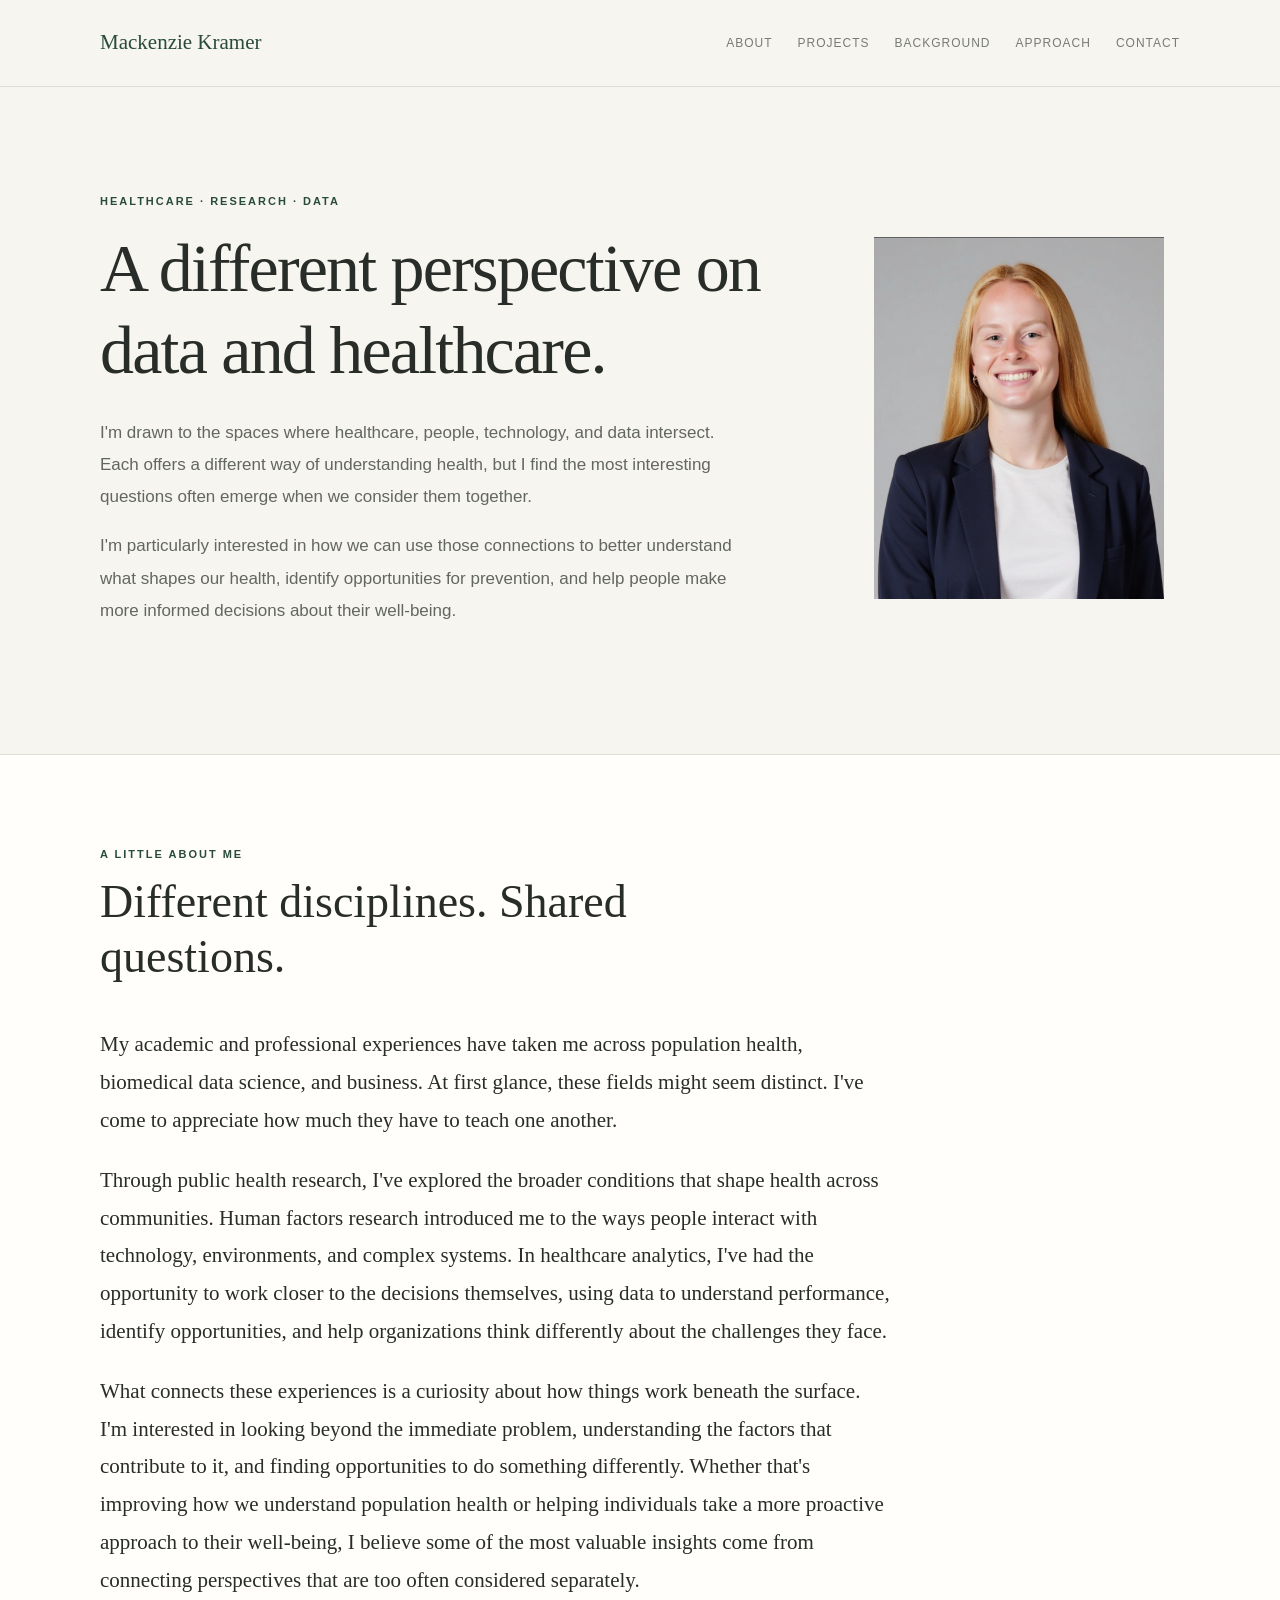
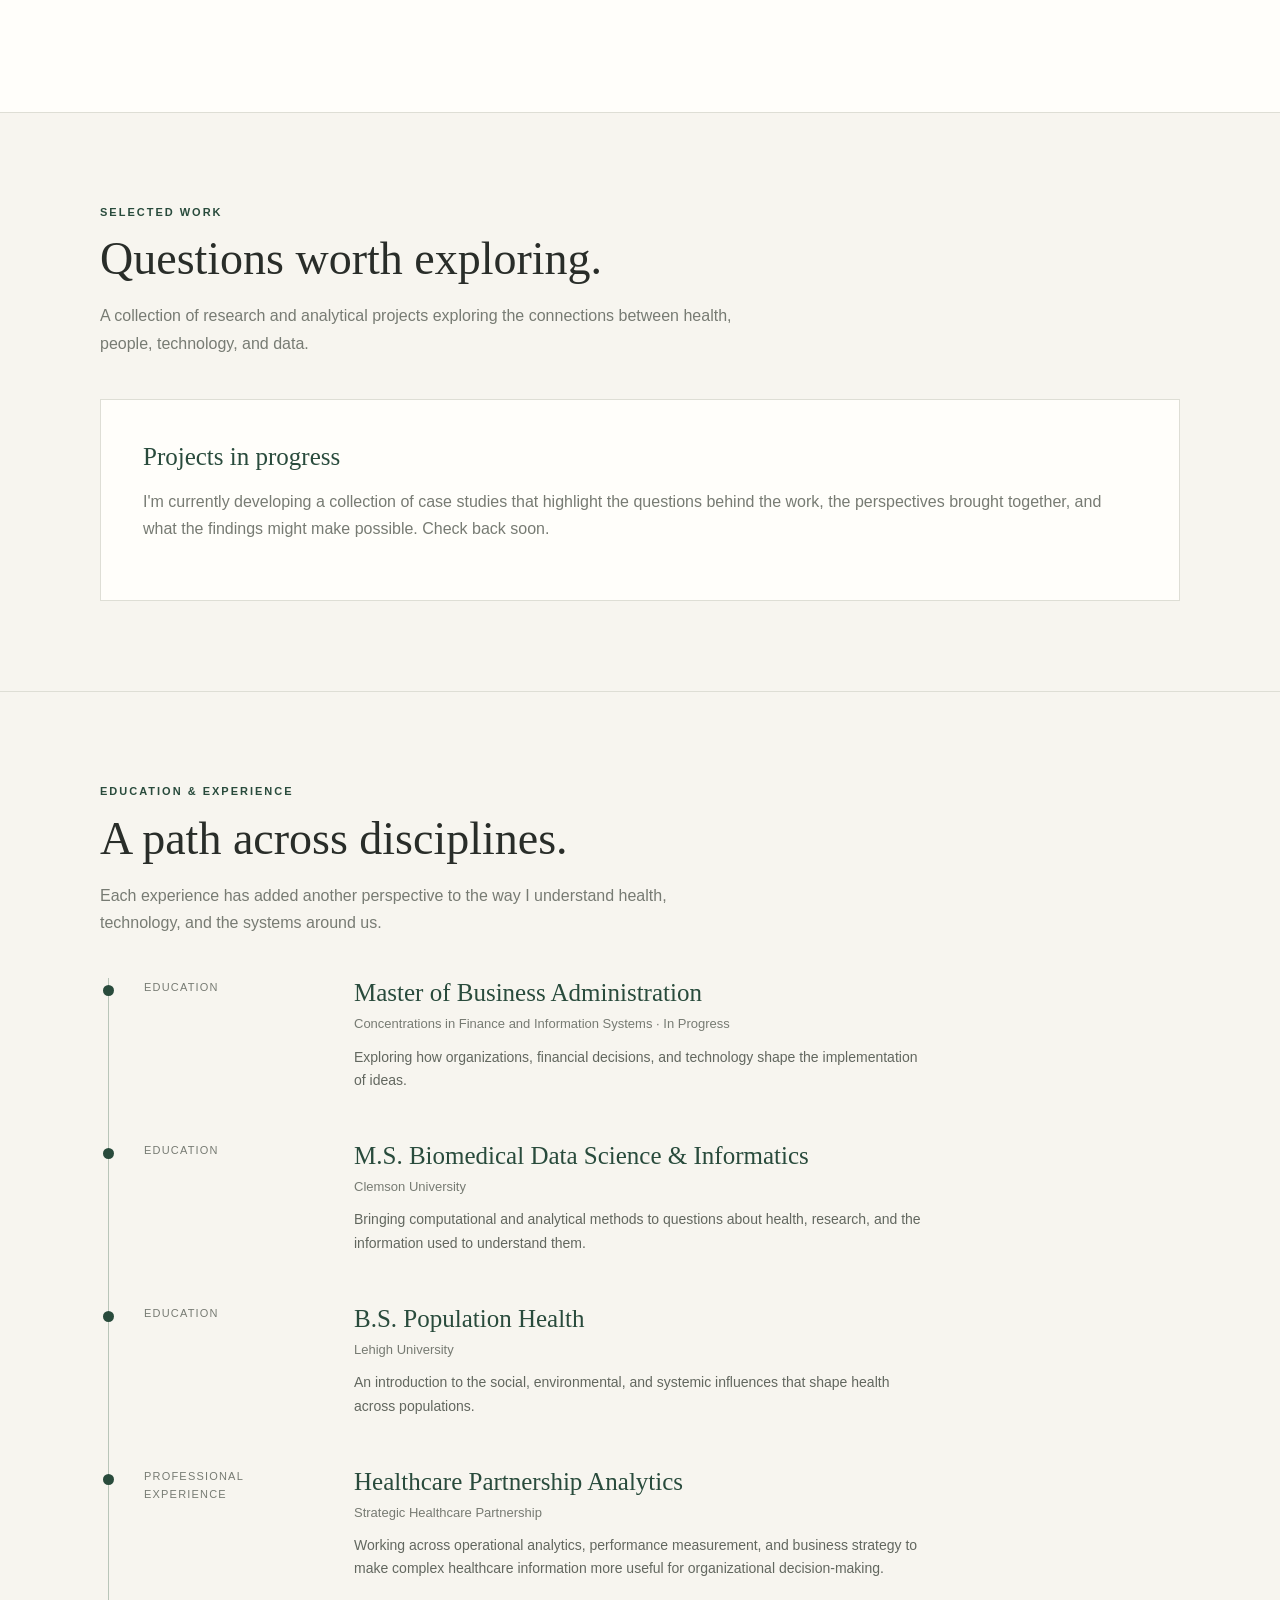
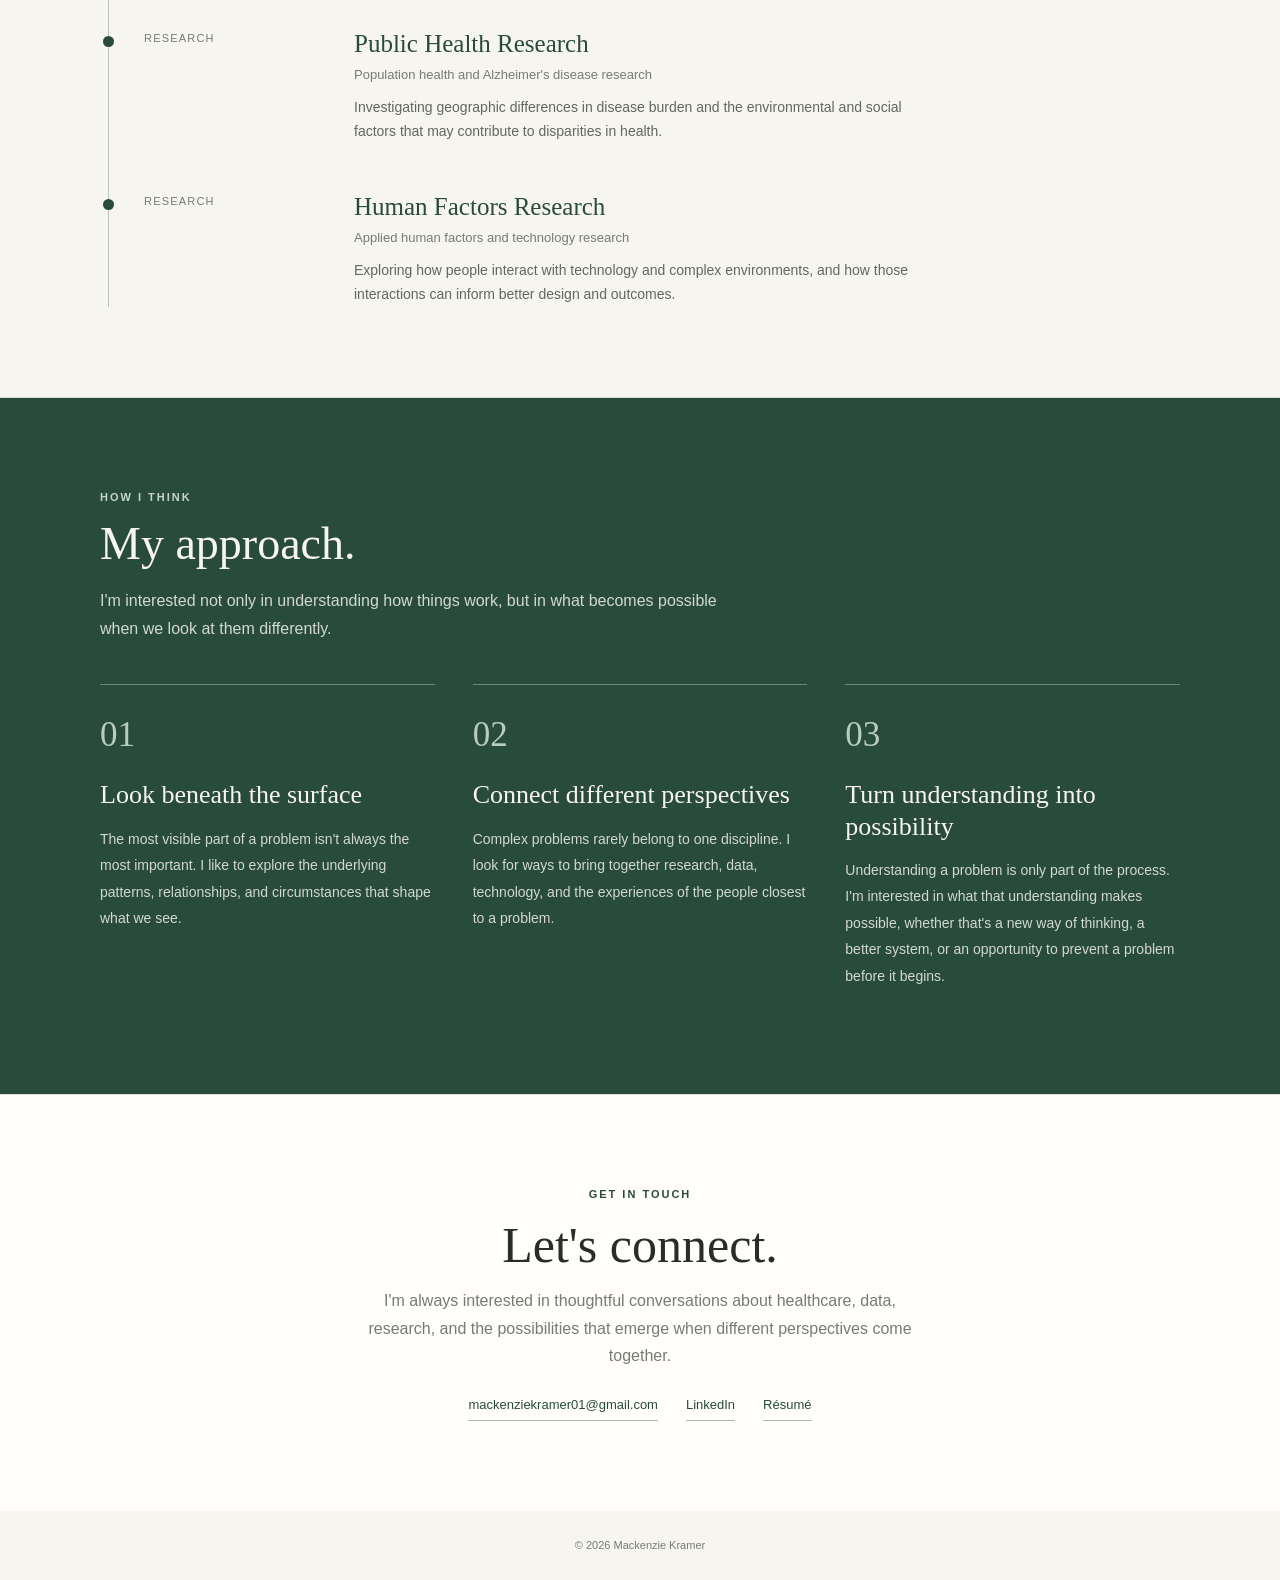
==== index.html @ b997383a "Update index.html" ====
<!DOCTYPE html>
<html lang="en">
<head>
  <meta charset="UTF-8">
  <meta name="viewport" content="width=device-width, initial-scale=1.0">
  <meta name="description" content="Mackenzie Kramer | Healthcare, data, research, and the connections between them.">
  <title>Mackenzie Kramer | Portfolio</title>

  <style>
    :root {
      --cream: #f7f5ef;
      --paper: #fffefa;
      --green: #294b3c;
      --green-light: #e8eee8;
      --ink: #292d29;
      --muted: #777b73;
      --line: #deded5;
      --serif: Georgia, "Times New Roman", serif;
      --sans: Arial, Helvetica, sans-serif;
    }

    * { box-sizing: border-box; }

    html { scroll-behavior: smooth; }

    body {
      margin: 0;
      background: var(--cream);
      color: var(--ink);
      font-family: var(--sans);
      line-height: 1.7;
    }

    a { color: inherit; }

    .container {
      width: min(1080px, 88%);
      margin: 0 auto;
    }

    header {
      padding: 25px 0;
      border-bottom: 1px solid var(--line);
    }

    nav {
      display: flex;
      justify-content: space-between;
      align-items: center;
      gap: 24px;
    }

    .brand {
      color: var(--green);
      font-family: var(--serif);
      font-size: 21px;
      text-decoration: none;
    }

    .nav-links {
      display: flex;
      gap: 25px;
      flex-wrap: wrap;
    }

    .nav-links a {
      color: var(--muted);
      font-size: 12px;
      letter-spacing: 1px;
      text-decoration: none;
      text-transform: uppercase;
    }

    .nav-links a:hover,
    a:hover { color: var(--green); }

    .hero {
      padding: 105px 0 110px;
      display: grid;
      grid-template-columns: 1.5fr 0.7fr;
      gap: 65px;
      align-items: center;
    }

    .eyebrow {
      color: var(--green);
      font-size: 11px;
      font-weight: bold;
      letter-spacing: 2px;
      text-transform: uppercase;
    }

    h1, h2, h3 {
      font-family: var(--serif);
      font-weight: normal;
      line-height: 1.2;
    }

    h1 {
      max-width: 720px;
      margin: 18px 0 25px;
      font-size: clamp(43px, 6vw, 68px);
      letter-spacing: -1.8px;
    }

    .hero-copy {
      max-width: 640px;
      color: #62675f;
      font-size: 17px;
      line-height: 1.9;
    }

    .portrait {
      width: 100%;
      max-width: 290px;
      aspect-ratio: 4 / 5;
      object-fit: cover;
      display: block;
      margin: 0 auto;
      background: var(--green-light);
    }

    .section {
      padding: 90px 0;
      border-top: 1px solid var(--line);
    }

    .section-heading {
      max-width: 650px;
      margin-bottom: 42px;
    }

    .section-heading h2 {
      margin: 10px 0 15px;
      font-size: clamp(34px, 4vw, 46px);
    }

    .section-heading p {
      color: var(--muted);
      max-width: 650px;
    }

    .about {
      background: var(--paper);
    }

    .about-copy {
      max-width: 790px;
      font-family: var(--serif);
      font-size: 21px;
      line-height: 1.8;
    }

    .about-copy p { margin: 0 0 22px; }

    .projects-placeholder {
      padding: 42px;
      background: var(--paper);
      border: 1px solid var(--line);
      color: var(--muted);
    }

    .projects-placeholder h3 {
      margin: 0 0 10px;
      color: var(--green);
      font-size: 25px;
    }

    .timeline {
      max-width: 850px;
      margin-left: 8px;
      border-left: 1px solid #b9c5b9;
    }

    .timeline-entry {
      position: relative;
      display: grid;
      grid-template-columns: 180px 1fr;
      gap: 30px;
      padding: 0 0 48px 35px;
    }

    .timeline-entry:last-child { padding-bottom: 0; }

    .timeline-entry::before {
      content: "";
      position: absolute;
      left: -6px;
      top: 7px;
      width: 11px;
      height: 11px;
      border-radius: 50%;
      background: var(--green);
    }

    .timeline-label {
      color: var(--muted);
      font-size: 11px;
      letter-spacing: 1.2px;
      text-transform: uppercase;
    }

    .timeline-entry h3 {
      margin: 0 0 5px;
      color: var(--green);
      font-size: 25px;
    }

    .institution {
      margin-bottom: 10px;
      color: var(--muted);
      font-size: 13px;
    }

    .timeline-entry p {
      max-width: 570px;
      margin: 0;
      color: #62675f;
      font-size: 14px;
    }

    .approach {
      background: var(--green);
      color: var(--cream);
    }

    .approach .eyebrow { color: #c6d5c9; }

    .approach .section-heading p { color: #d1d9d1; }

    .approach-grid {
      display: grid;
      grid-template-columns: repeat(3, 1fr);
      gap: 38px;
    }

    .approach-item {
      padding-top: 20px;
      border-top: 1px solid #718678;
    }

    .approach-number {
      color: #b9cdbd;
      font-family: var(--serif);
      font-size: 35px;
    }

    .approach-item h3 {
      margin: 15px 0;
      font-size: 26px;
    }

    .approach-item p {
      color: #d1d9d1;
      font-size: 14px;
      line-height: 1.9;
    }

    .contact {
      text-align: center;
      background: var(--paper);
    }

    .contact h2 {
      margin: 12px 0;
      font-size: clamp(36px, 5vw, 50px);
    }

    .contact p {
      max-width: 550px;
      margin: 0 auto 25px;
      color: var(--muted);
    }

    .contact-links {
      display: flex;
      justify-content: center;
      gap: 28px;
      flex-wrap: wrap;
    }

    .contact-links a {
      color: var(--green);
      font-size: 13px;
      text-decoration: none;
      border-bottom: 1px solid #aab9ac;
      padding-bottom: 4px;
    }

    footer {
      padding: 25px 0;
      color: var(--muted);
      font-size: 11px;
      text-align: center;
    }

    @media (max-width: 720px) {
      .hero {
        grid-template-columns: 1fr;
        padding: 70px 0;
        gap: 35px;
      }

      .portrait {
        max-width: 220px;
        margin: 0;
      }

      .section { padding: 65px 0; }

      .timeline-entry {
        grid-template-columns: 1fr;
        gap: 8px;
      }

      .approach-grid { grid-template-columns: 1fr; }

      nav {
        align-items: flex-start;
        flex-direction: column;
      }

      .nav-links { gap: 15px; }
    }
  </style>
</head>

<body>

  <header>
    <div class="container">
      <nav>
        <a class="brand" href="#home">Mackenzie Kramer</a>
        <div class="nav-links">
          <a href="#about">About</a>
          <a href="#projects">Projects</a>
          <a href="#experience">Background</a>
          <a href="#approach">Approach</a>
          <a href="#contact">Contact</a>
        </div>
      </nav>
    </div>
  </header>

  <main>

    <!-- HERO -->
    <section class="container hero" id="home">
      <div>
        <div class="eyebrow">Healthcare · Research · Data</div>
        <h1>A different perspective on data and healthcare.</h1>
        <div class="hero-copy">
          <p>
            I'm drawn to the spaces where healthcare, people, technology,
            and data intersect. Each offers a different way of understanding
            health, but I find the most interesting questions often emerge
            when we consider them together.
          </p>
          <p>
            I'm particularly interested in how we can use those connections
            to better understand what shapes our health, identify opportunities
            for prevention, and help people make more informed decisions
            about their well-being.
          </p>
        </div>
      </div>

      <div>
        <img
          class="portrait"
          src="assets/images/Headshot.png"
          alt="Portrait of Mackenzie Kramer"
        >
      </div>
    </section>

    <!-- ABOUT -->
    <section class="section about" id="about">
      <div class="container">
        <div class="section-heading">
          <div class="eyebrow">A little about me</div>
          <h2>Different disciplines. Shared questions.</h2>
        </div>

        <div class="about-copy">
          <p>
            My academic and professional experiences have taken me across
            population health, biomedical data science, and business.
            At first glance, these fields might seem distinct. I've come
            to appreciate how much they have to teach one another.
          </p>

          <p>
            Through public health research, I've explored the broader
            conditions that shape health across communities. Human factors
            research introduced me to the ways people interact with technology,
            environments, and complex systems. In healthcare analytics,
            I've had the opportunity to work closer to the decisions themselves,
            using data to understand performance, identify opportunities,
            and help organizations think differently about the challenges
            they face.
          </p>

          <p>
            What connects these experiences is a curiosity about how things
            work beneath the surface. I'm interested in looking beyond the
            immediate problem, understanding the factors that contribute
            to it, and finding opportunities to do something differently.
            Whether that's improving how we understand population health
            or helping individuals take a more proactive approach to their
            well-being, I believe some of the most valuable insights come
            from connecting perspectives that are too often considered
            separately.
          </p>
        </div>
      </div>
    </section>

    <!-- SELECTED PROJECTS -->
    <section class="section" id="projects">
      <div class="container">
        <div class="section-heading">
          <div class="eyebrow">Selected work</div>
          <h2>Questions worth exploring.</h2>
          <p>
            A collection of research and analytical projects exploring
            the connections between health, people, technology, and data.
          </p>
        </div>

        <div class="projects-placeholder">
          <h3>Projects in progress</h3>
          <p>
            I'm currently developing a collection of case studies that
            highlight the questions behind the work, the perspectives
            brought together, and what the findings might make possible.
            Check back soon.
          </p>
        </div>
      </div>
    </section>

    <!-- EDUCATION AND EXPERIENCE -->
    <section class="section" id="experience">
      <div class="container">
        <div class="section-heading">
          <div class="eyebrow">Education & experience</div>
          <h2>A path across disciplines.</h2>
          <p>
            Each experience has added another perspective to the way
            I understand health, technology, and the systems around us.
          </p>
        </div>

        <div class="timeline">

          <div class="timeline-entry">
            <div class="timeline-label">Education</div>
            <div>
              <h3>Master of Business Administration</h3>
              <div class="institution">
                Concentrations in Finance and Information Systems · In Progress
              </div>
              <p>
                Exploring how organizations, financial decisions, and
                technology shape the implementation of ideas.
              </p>
            </div>
          </div>

          <div class="timeline-entry">
            <div class="timeline-label">Education</div>
            <div>
              <h3>M.S. Biomedical Data Science & Informatics</h3>
              <div class="institution">Clemson University</div>
              <p>
                Bringing computational and analytical methods to questions
                about health, research, and the information used to understand them.
              </p>
            </div>
          </div>

          <div class="timeline-entry">
            <div class="timeline-label">Education</div>
            <div>
              <h3>B.S. Population Health</h3>
              <div class="institution">Lehigh University</div>
              <p>
                An introduction to the social, environmental, and systemic
                influences that shape health across populations.
              </p>
            </div>
          </div>

          <div class="timeline-entry">
            <div class="timeline-label">Professional experience</div>
            <div>
              <h3>Healthcare Partnership Analytics</h3>
              <div class="institution">Strategic Healthcare Partnership</div>
              <p>
                Working across operational analytics, performance measurement,
                and business strategy to make complex healthcare information
                more useful for organizational decision-making.
              </p>
            </div>
          </div>

          <div class="timeline-entry">
            <div class="timeline-label">Research</div>
            <div>
              <h3>Public Health Research</h3>
              <div class="institution">
                Population health and Alzheimer's disease research
              </div>
              <p>
                Investigating geographic differences in disease burden
                and the environmental and social factors that may contribute
                to disparities in health.
              </p>
            </div>
          </div>

          <div class="timeline-entry">
            <div class="timeline-label">Research</div>
            <div>
              <h3>Human Factors Research</h3>
              <div class="institution">
                Applied human factors and technology research
              </div>
              <p>
                Exploring how people interact with technology and complex
                environments, and how those interactions can inform
                better design and outcomes.
              </p>
            </div>
          </div>

        </div>
      </div>
    </section>

    <!-- APPROACH -->
    <section class="section approach" id="approach">
      <div class="container">
        <div class="section-heading">
          <div class="eyebrow">How I think</div>
          <h2>My approach.</h2>
          <p>
            I'm interested not only in understanding how things work,
            but in what becomes possible when we look at them differently.
          </p>
        </div>

        <div class="approach-grid">

          <div class="approach-item">
            <div class="approach-number">01</div>
            <h3>Look beneath the surface</h3>
            <p>
              The most visible part of a problem isn't always the most
              important. I like to explore the underlying patterns,
              relationships, and circumstances that shape what we see.
            </p>
          </div>

          <div class="approach-item">
            <div class="approach-number">02</div>
            <h3>Connect different perspectives</h3>
            <p>
              Complex problems rarely belong to one discipline. I look
              for ways to bring together research, data, technology,
              and the experiences of the people closest to a problem.
            </p>
          </div>

          <div class="approach-item">
            <div class="approach-number">03</div>
            <h3>Turn understanding into possibility</h3>
            <p>
              Understanding a problem is only part of the process.
              I'm interested in what that understanding makes possible,
              whether that's a new way of thinking, a better system,
              or an opportunity to prevent a problem before it begins.
            </p>
          </div>

        </div>
      </div>
    </section>

    <!-- CONTACT -->
    <section class="section contact" id="contact">
      <div class="container">
        <div class="eyebrow">Get in touch</div>
        <h2>Let's connect.</h2>
        <p>
          I'm always interested in thoughtful conversations about
          healthcare, data, research, and the possibilities that emerge
          when different perspectives come together.
        </p>

        <div class="contact-links">
          <a href="mailto:mackenziekramer01@gmail.com">
            mackenziekramer01@gmail.com
          </a>
          <a
            href="https://www.linkedin.com/in/mackenzie-kramer-707746291"
            target="_blank"
            rel="noopener noreferrer"
          >
            LinkedIn
          </a>
          <a href="assets/images/Kramer_Mackenzie_Resume.pdf" target="_blank">
            Résumé
          </a>
        </div>
      </div>
    </section>

  </main>

  <footer>
    <div class="container">
      © 2026 Mackenzie Kramer
    </div>
  </footer>

</body>
</html>
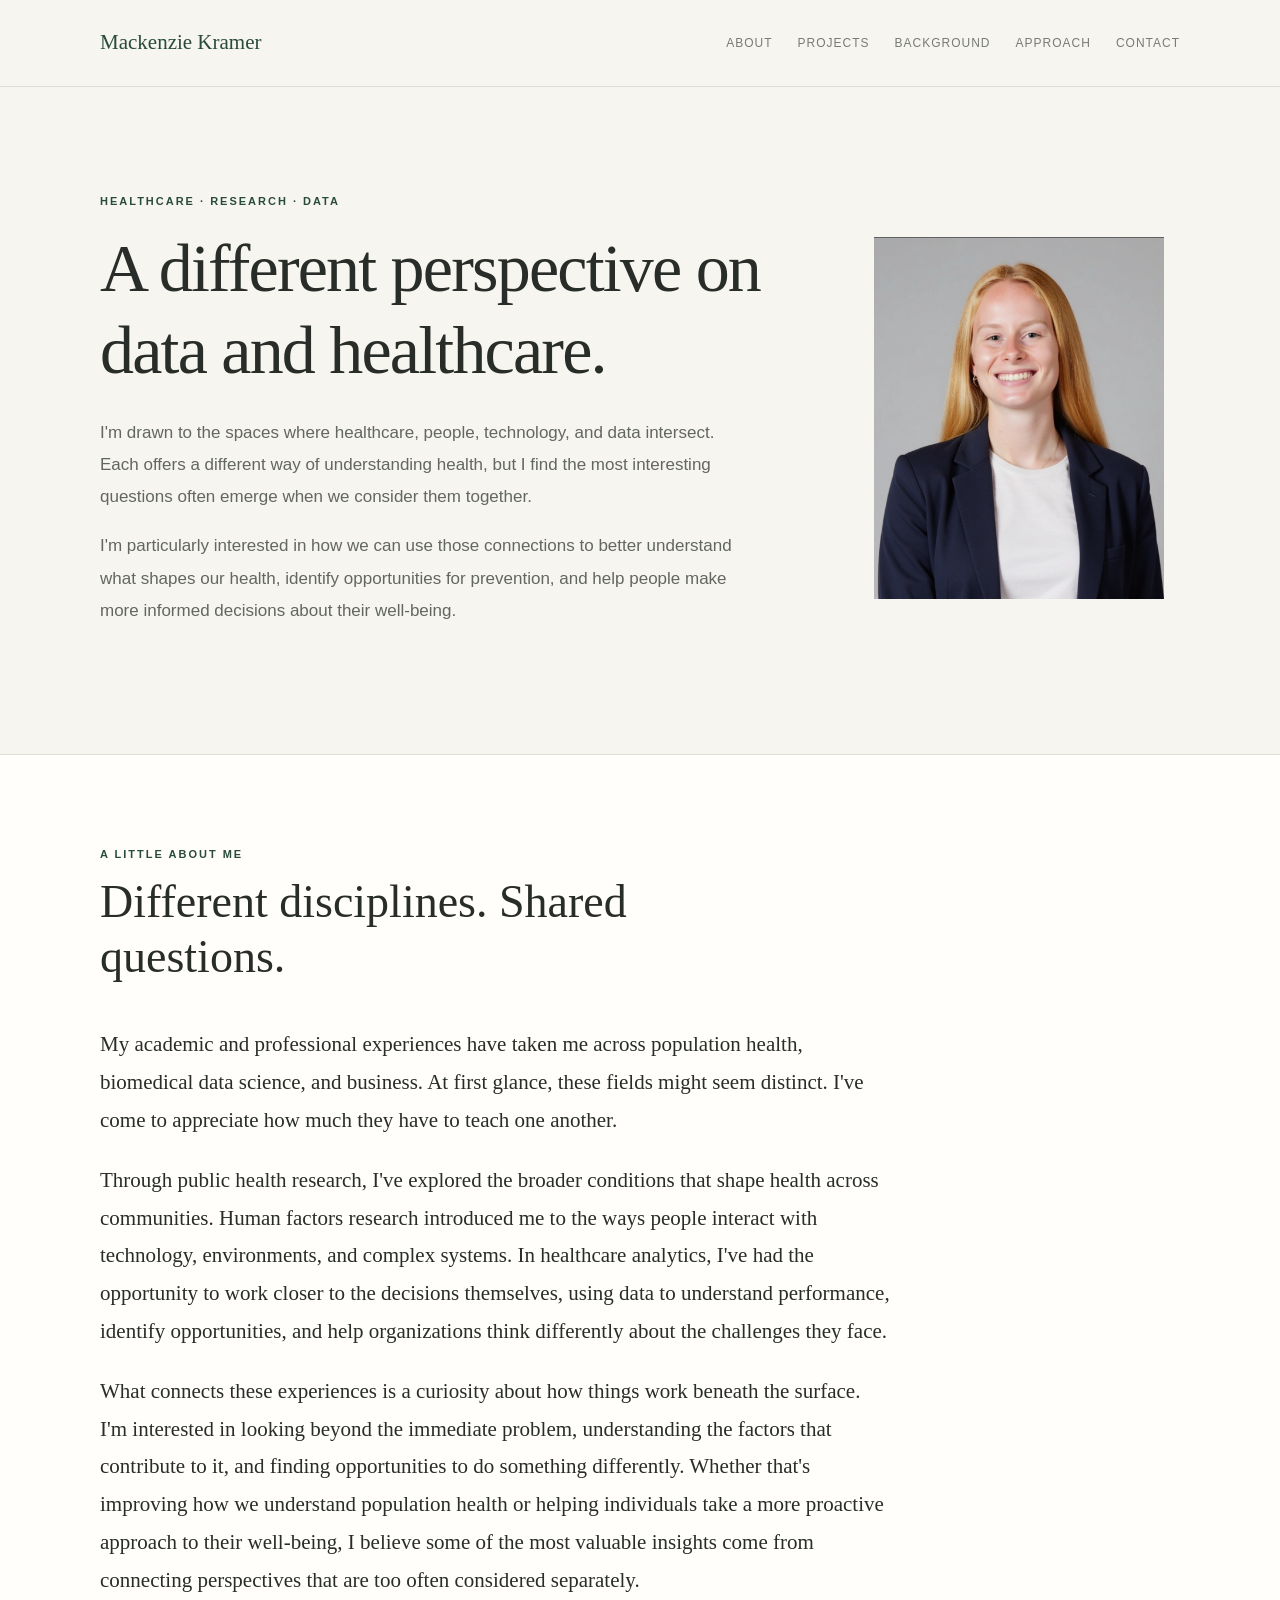
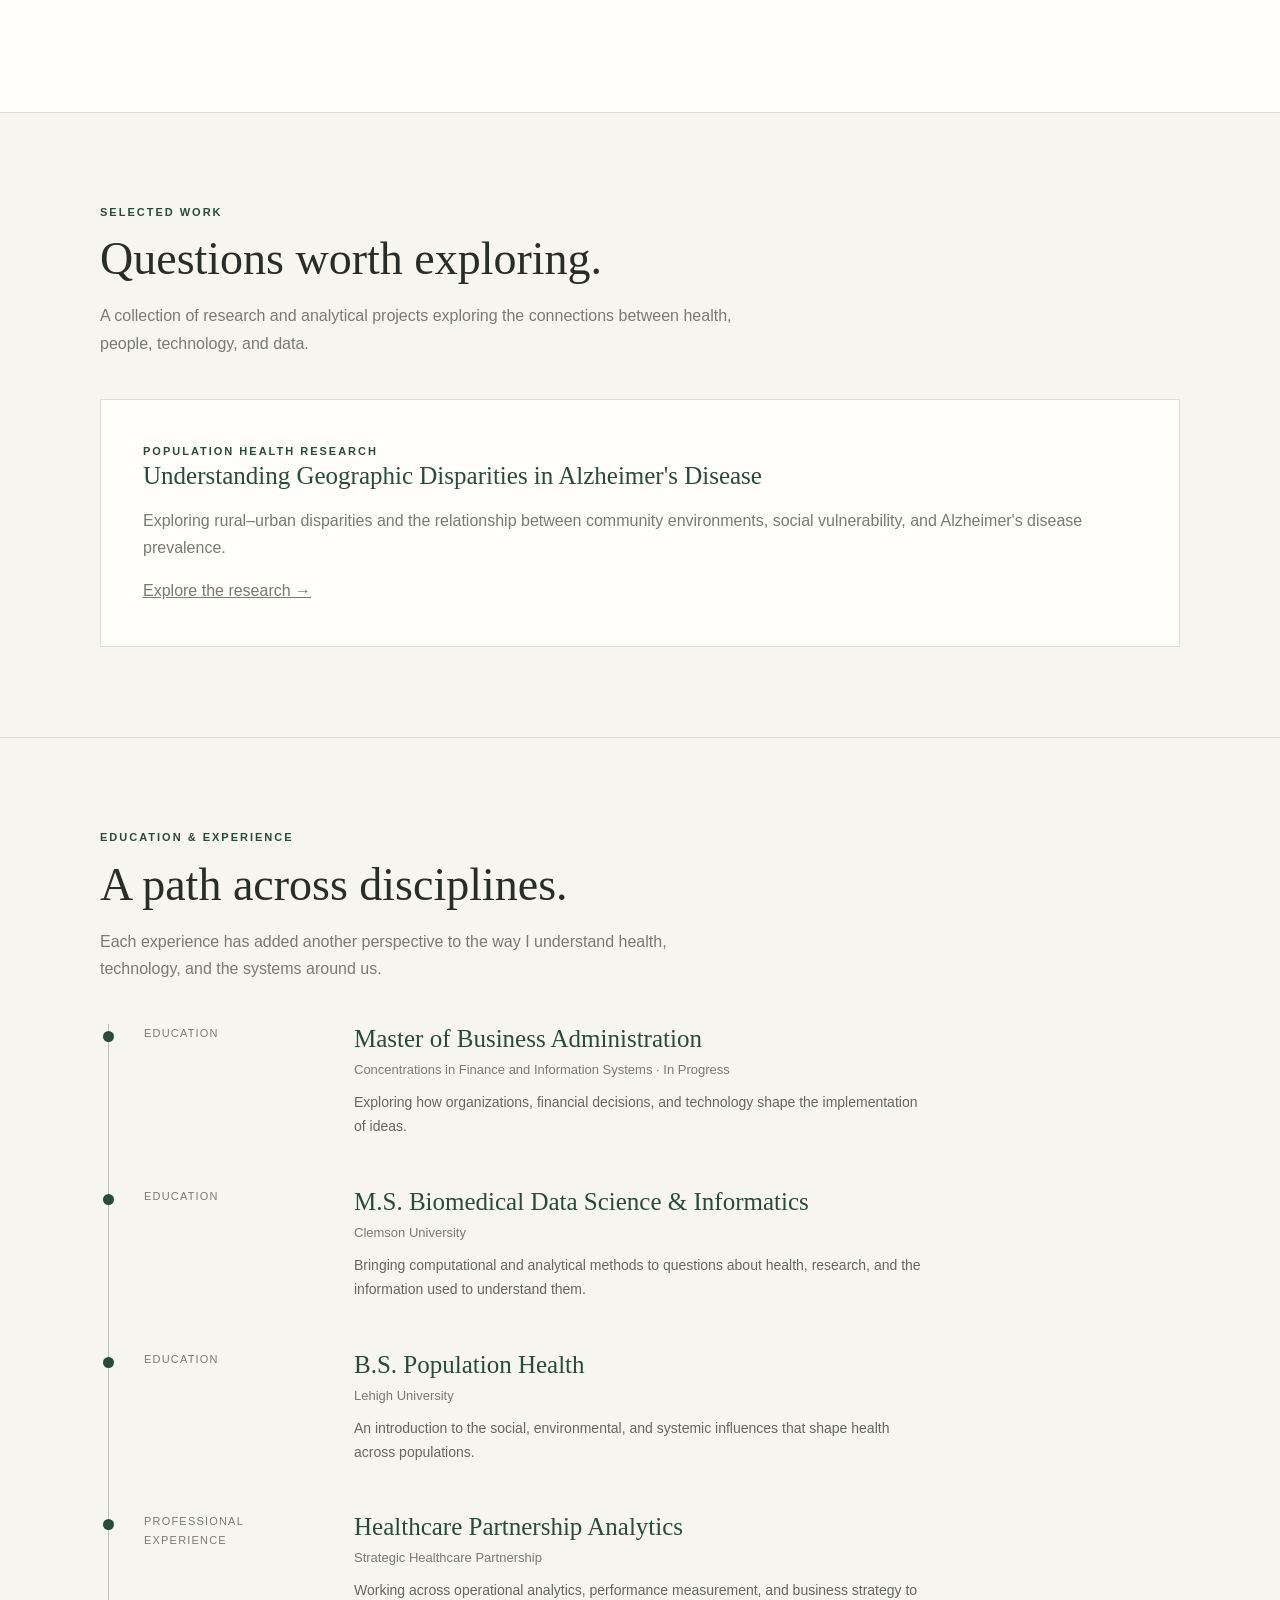
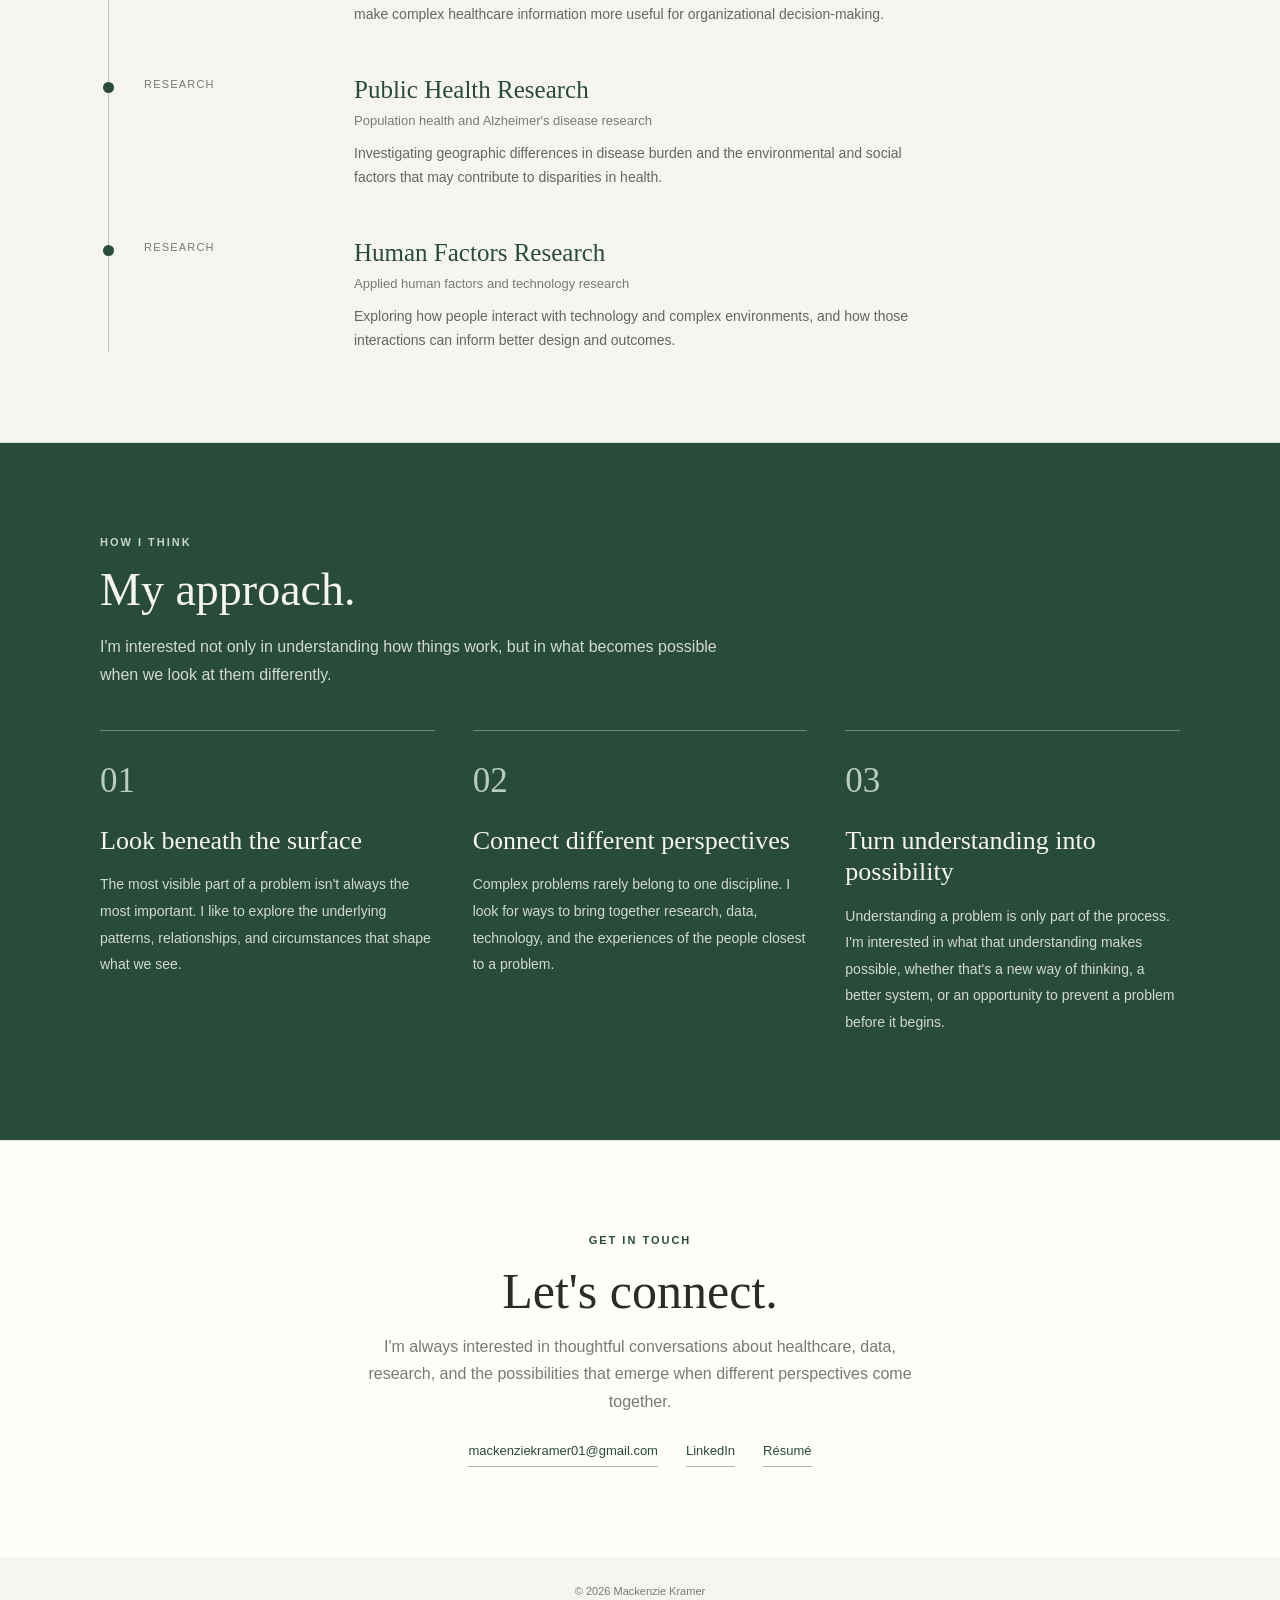
==== commit 4c1f0859: "Update index.html" ====
--- a/index.html
+++ b/index.html
@@ -428,15 +428,16 @@
             the connections between health, people, technology, and data.
           </p>
         </div>
-
+        
         <div class="projects-placeholder">
-          <h3>Projects in progress</h3>
-          <p>
-            I'm currently developing a collection of case studies that
-            highlight the questions behind the work, the perspectives
-            brought together, and what the findings might make possible.
-            Check back soon.
-          </p>
+          <div class="eyebrow">Population Health Research</div>
+          <h3>Understanding Geographic Disparities in Alzheimer's Disease</h3>
+          <p>
+            Exploring rural–urban disparities and the relationship
+            between community environments, social vulnerability,
+            and Alzheimer's disease prevalence.
+          </p>
+          <a href="project-adrd.html">Explore the research →</a>
         </div>
       </div>
     </section>
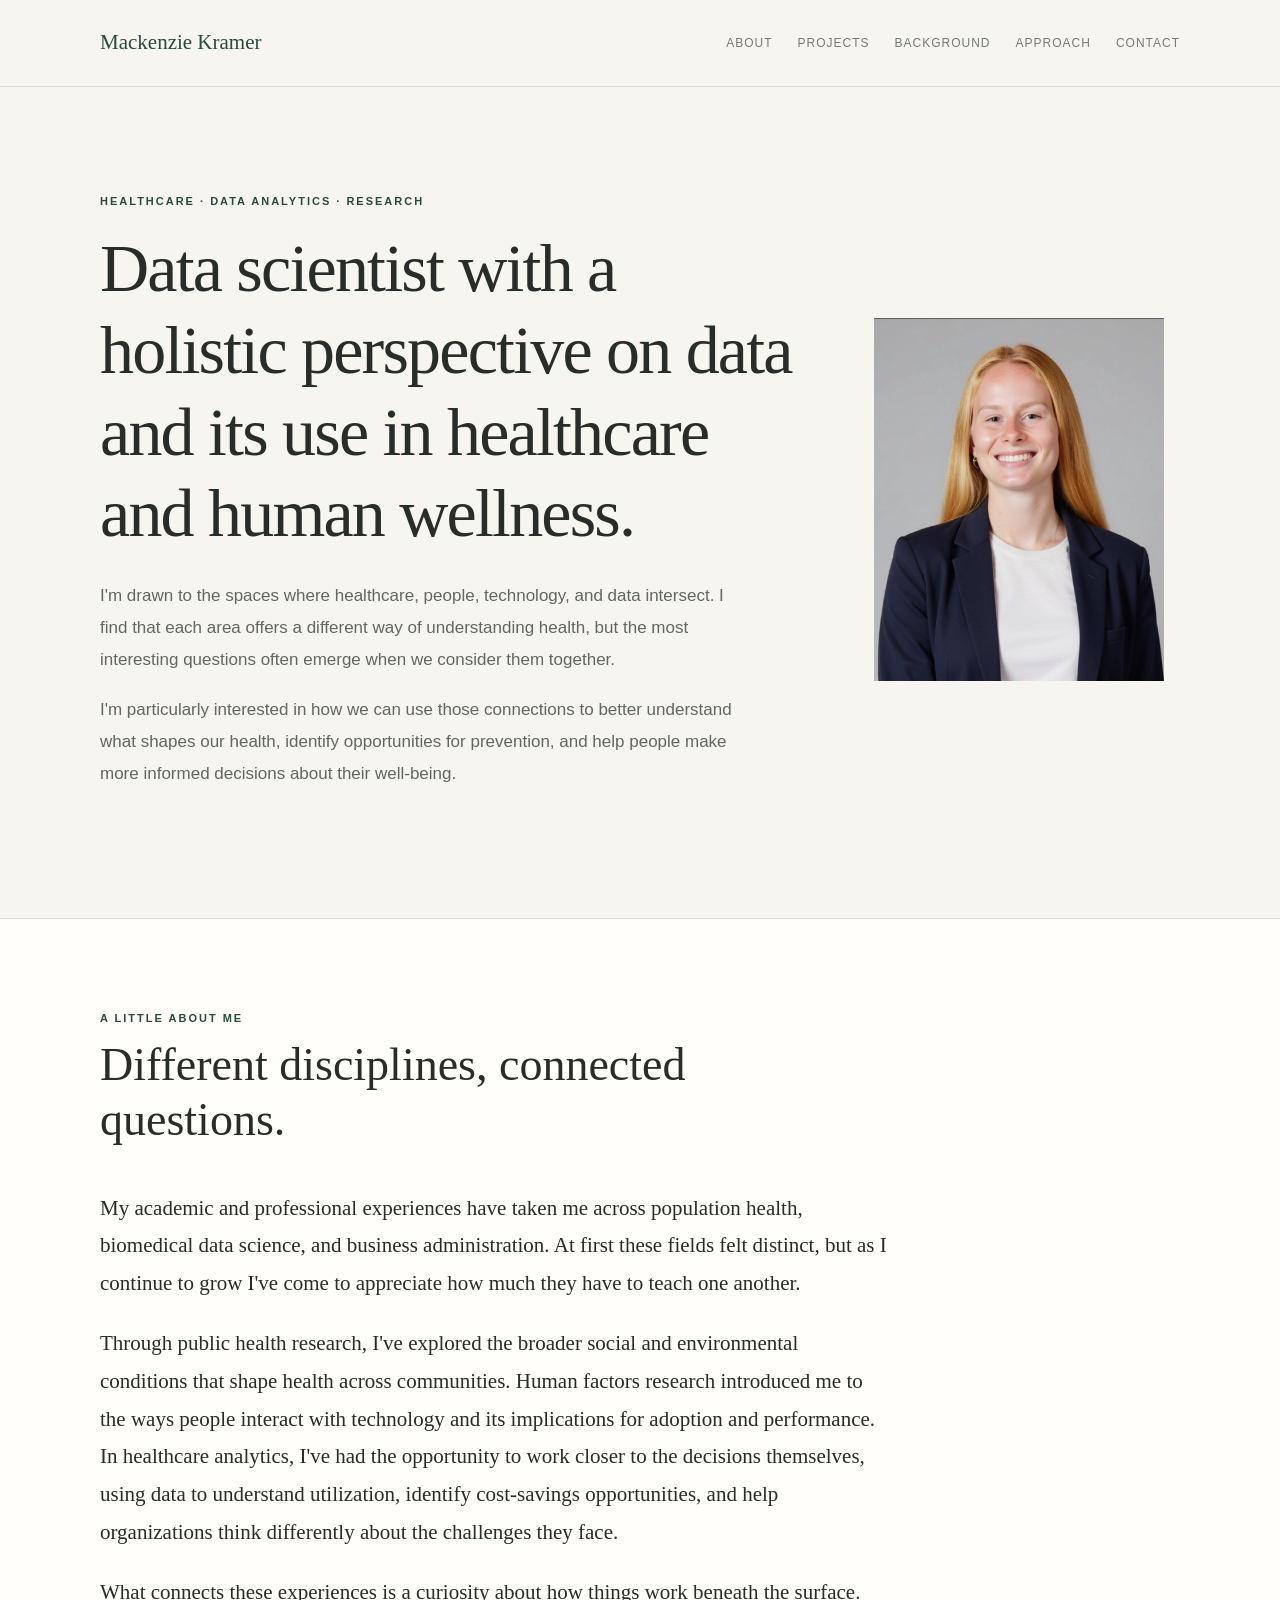
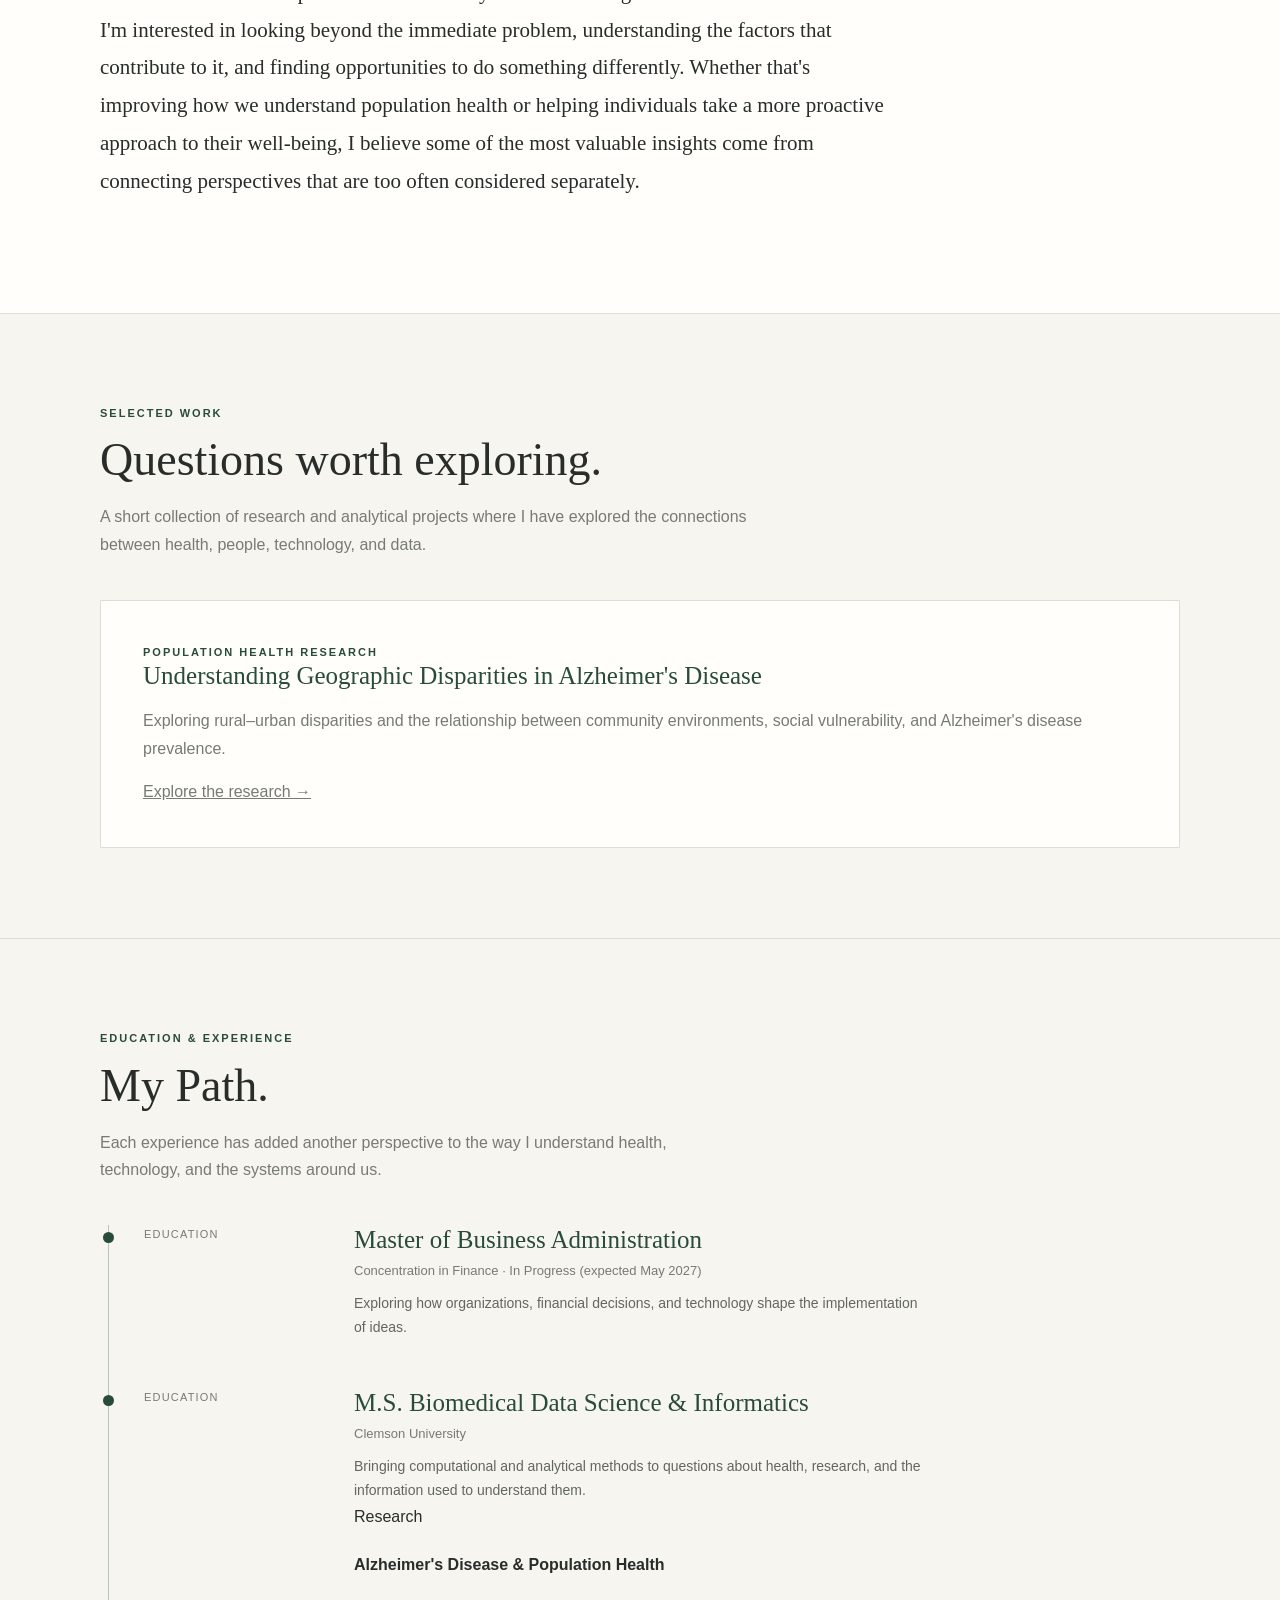
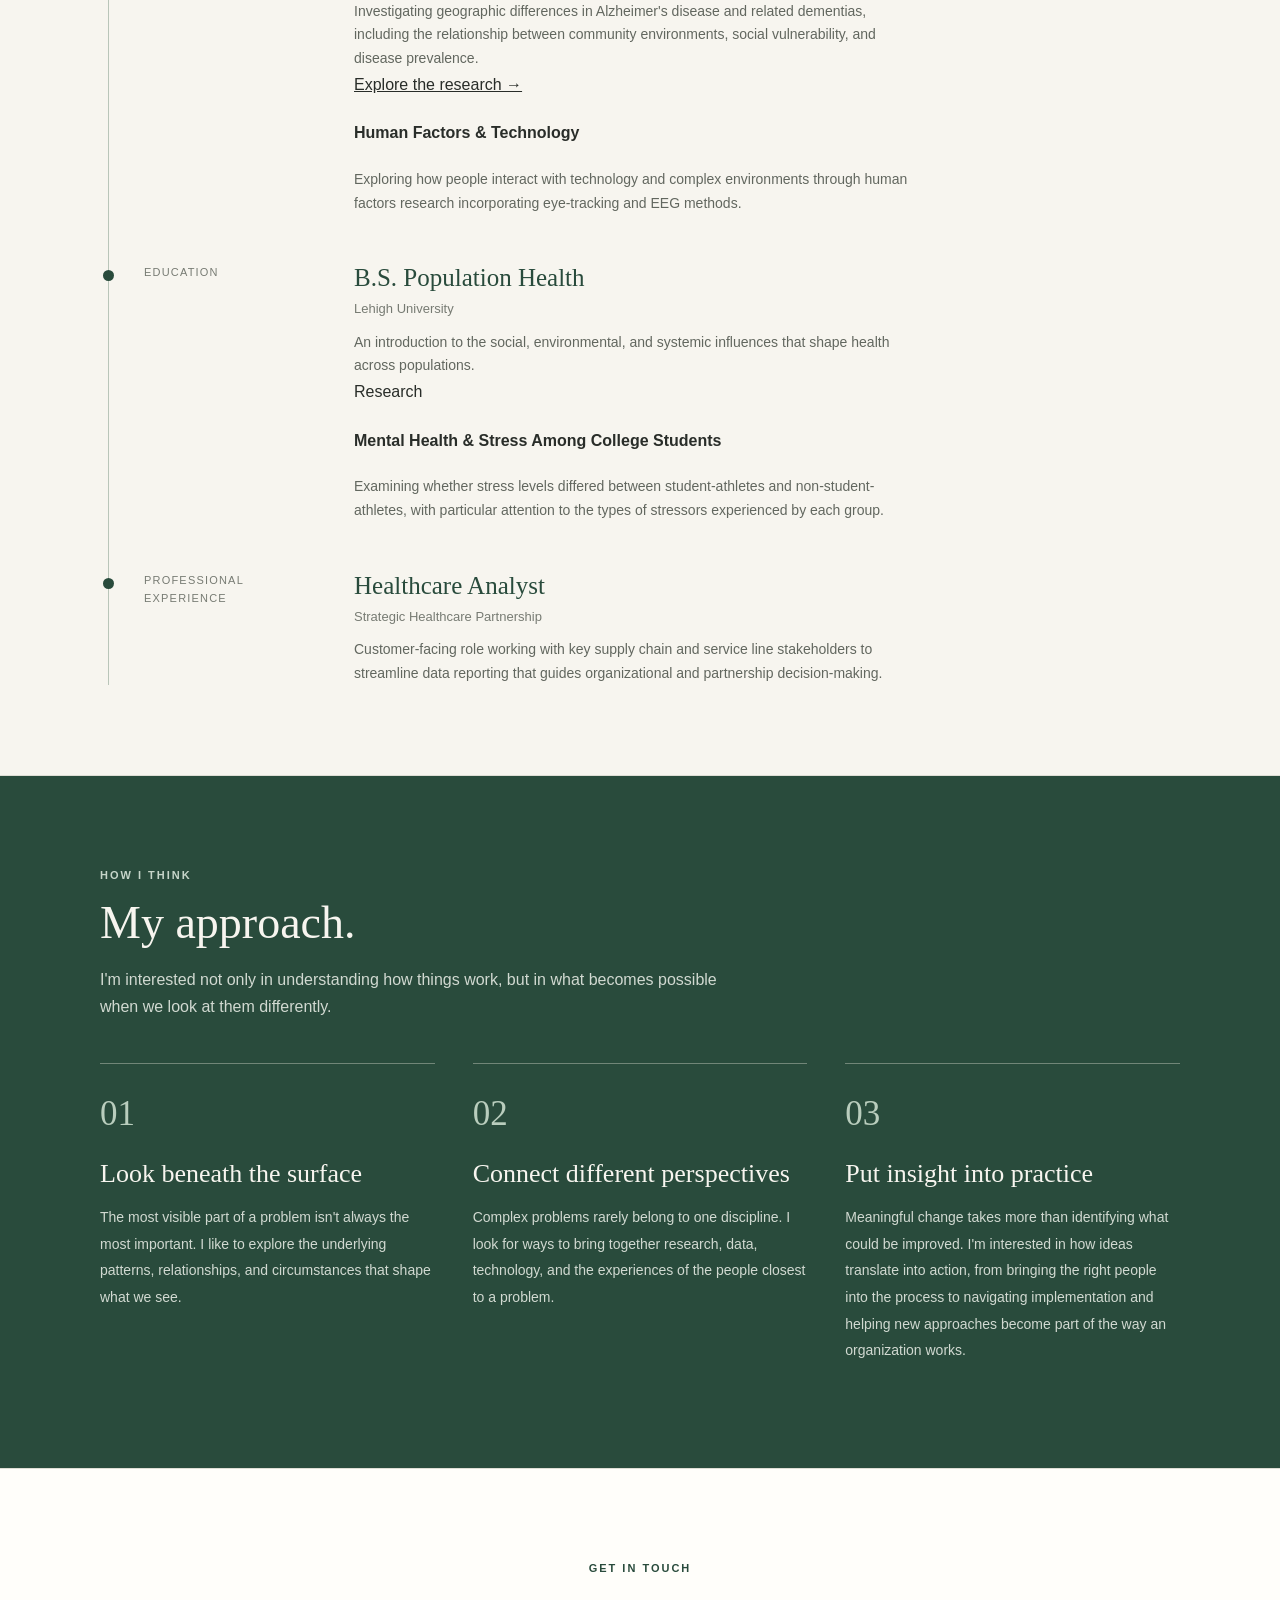
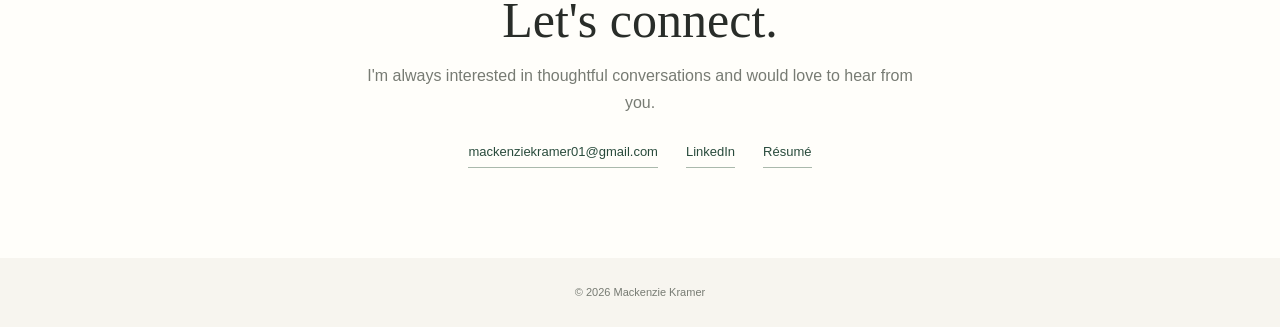
==== commit b1832d92: "Update index.html Adjusting wording and design" ====
--- a/index.html
+++ b/index.html
@@ -348,13 +348,13 @@
     <!-- HERO -->
     <section class="container hero" id="home">
       <div>
-        <div class="eyebrow">Healthcare · Research · Data</div>
-        <h1>A different perspective on data and healthcare.</h1>
+        <div class="eyebrow">Healthcare · Data Analytics · Research</div>
+        <h1>Data scientist with a holistic perspective on data and its use in healthcare and human wellness.</h1>
         <div class="hero-copy">
           <p>
             I'm drawn to the spaces where healthcare, people, technology,
-            and data intersect. Each offers a different way of understanding
-            health, but I find the most interesting questions often emerge
+            and data intersect. I find that each area offers a different way of
+            understanding health, but the most interesting questions often emerge
             when we consider them together.
           </p>
           <p>
@@ -380,26 +380,26 @@
       <div class="container">
         <div class="section-heading">
           <div class="eyebrow">A little about me</div>
-          <h2>Different disciplines. Shared questions.</h2>
+          <h2>Different disciplines, connected questions.</h2>
         </div>
 
         <div class="about-copy">
           <p>
             My academic and professional experiences have taken me across
-            population health, biomedical data science, and business.
-            At first glance, these fields might seem distinct. I've come
-            to appreciate how much they have to teach one another.
-          </p>
-
-          <p>
-            Through public health research, I've explored the broader
-            conditions that shape health across communities. Human factors
-            research introduced me to the ways people interact with technology,
-            environments, and complex systems. In healthcare analytics,
-            I've had the opportunity to work closer to the decisions themselves,
-            using data to understand performance, identify opportunities,
-            and help organizations think differently about the challenges
-            they face.
+            population health, biomedical data science, and business administration.
+            At first these fields felt distinct, but as I continue to grow
+            I've come to appreciate how much they have to teach one another.
+          </p>
+
+          <p>
+            Through public health research, I've explored the broader social and 
+            environmental conditions that shape health across communities. Human 
+            factors research introduced me to the ways people interact with 
+            technology and its implications for adoption and performance. 
+            In healthcare analytics, I've had the opportunity to work closer to 
+            the decisions themselves, using data to understand utilization, identify 
+            cost-savings opportunities, and help organizations think differently about 
+            the challenges they face.
           </p>
 
           <p>
@@ -424,8 +424,8 @@
           <div class="eyebrow">Selected work</div>
           <h2>Questions worth exploring.</h2>
           <p>
-            A collection of research and analytical projects exploring
-            the connections between health, people, technology, and data.
+            A short collection of research and analytical projects where I
+            have explored the connections between health, people, technology, and data.
           </p>
         </div>
         
@@ -442,26 +442,29 @@
       </div>
     </section>
 
+    
     <!-- EDUCATION AND EXPERIENCE -->
     <section class="section" id="experience">
       <div class="container">
         <div class="section-heading">
           <div class="eyebrow">Education & experience</div>
-          <h2>A path across disciplines.</h2>
+          <h2>My Path.</h2>
           <p>
             Each experience has added another perspective to the way
             I understand health, technology, and the systems around us.
           </p>
         </div>
-
+    
         <div class="timeline">
-
+    
+          <!-- MBA -->
           <div class="timeline-entry">
             <div class="timeline-label">Education</div>
             <div>
               <h3>Master of Business Administration</h3>
               <div class="institution">
-                Concentrations in Finance and Information Systems · In Progress
+                Concentration in Finance ·
+                In Progress (expected May 2027)
               </div>
               <p>
                 Exploring how organizations, financial decisions, and
@@ -469,7 +472,8 @@
               </p>
             </div>
           </div>
-
+    
+          <!-- MS -->
           <div class="timeline-entry">
             <div class="timeline-label">Education</div>
             <div>
@@ -479,9 +483,36 @@
                 Bringing computational and analytical methods to questions
                 about health, research, and the information used to understand them.
               </p>
+    
+              <div class="research-subsection">
+                <div class="research-heading">Research</div>
+    
+                <div class="research-item">
+                  <h4>Alzheimer's Disease & Population Health</h4>
+                  <p>
+                    Investigating geographic differences in Alzheimer's
+                    disease and related dementias, including the
+                    relationship between community environments,
+                    social vulnerability, and disease prevalence.
+                  </p>
+                  <a href="project-adrd.html">
+                    Explore the research →
+                  </a>
+                </div>
+    
+                <div class="research-item">
+                  <h4>Human Factors & Technology</h4>
+                  <p>
+                    Exploring how people interact with technology and
+                    complex environments through human factors research
+                    incorporating eye-tracking and EEG methods.
+                  </p>
+                </div>
+              </div>
             </div>
           </div>
-
+    
+          <!-- BS -->
           <div class="timeline-entry">
             <div class="timeline-label">Education</div>
             <div>
@@ -491,52 +522,37 @@
                 An introduction to the social, environmental, and systemic
                 influences that shape health across populations.
               </p>
+    
+              <div class="research-subsection">
+                <div class="research-heading">Research</div>
+    
+                <div class="research-item">
+                  <h4>Mental Health & Stress Among College Students</h4>
+                  <p>
+                    Examining whether stress levels differed between
+                    student-athletes and non-student-athletes, with
+                    particular attention to the types of stressors
+                    experienced by each group.
+                  </p>
+                </div>
+              </div>
             </div>
           </div>
-
+    
+          <!-- PROFESSIONAL EXPERIENCE -->
           <div class="timeline-entry">
             <div class="timeline-label">Professional experience</div>
             <div>
-              <h3>Healthcare Partnership Analytics</h3>
+              <h3>Healthcare Analyst</h3>
               <div class="institution">Strategic Healthcare Partnership</div>
               <p>
-                Working across operational analytics, performance measurement,
-                and business strategy to make complex healthcare information
-                more useful for organizational decision-making.
+                Customer-facing role working with key supply chain and
+                service line stakeholders to streamline data reporting
+                that guides organizational and partnership decision-making.
               </p>
             </div>
           </div>
-
-          <div class="timeline-entry">
-            <div class="timeline-label">Research</div>
-            <div>
-              <h3>Public Health Research</h3>
-              <div class="institution">
-                Population health and Alzheimer's disease research
-              </div>
-              <p>
-                Investigating geographic differences in disease burden
-                and the environmental and social factors that may contribute
-                to disparities in health.
-              </p>
-            </div>
-          </div>
-
-          <div class="timeline-entry">
-            <div class="timeline-label">Research</div>
-            <div>
-              <h3>Human Factors Research</h3>
-              <div class="institution">
-                Applied human factors and technology research
-              </div>
-              <p>
-                Exploring how people interact with technology and complex
-                environments, and how those interactions can inform
-                better design and outcomes.
-              </p>
-            </div>
-          </div>
-
+    
         </div>
       </div>
     </section>
@@ -577,12 +593,13 @@
 
           <div class="approach-item">
             <div class="approach-number">03</div>
-            <h3>Turn understanding into possibility</h3>
+            <h3>Put insight into practice</h3>
             <p>
-              Understanding a problem is only part of the process.
-              I'm interested in what that understanding makes possible,
-              whether that's a new way of thinking, a better system,
-              or an opportunity to prevent a problem before it begins.
+              Meaningful change takes more than identifying what could be
+              improved. I'm interested in how ideas translate into action,
+              from bringing the right people into the process to navigating
+              implementation and helping new approaches become part of
+              the way an organization works.
             </p>
           </div>
 
@@ -596,9 +613,8 @@
         <div class="eyebrow">Get in touch</div>
         <h2>Let's connect.</h2>
         <p>
-          I'm always interested in thoughtful conversations about
-          healthcare, data, research, and the possibilities that emerge
-          when different perspectives come together.
+          I'm always interested in thoughtful conversations and 
+          would love to hear from you.
         </p>
 
         <div class="contact-links">
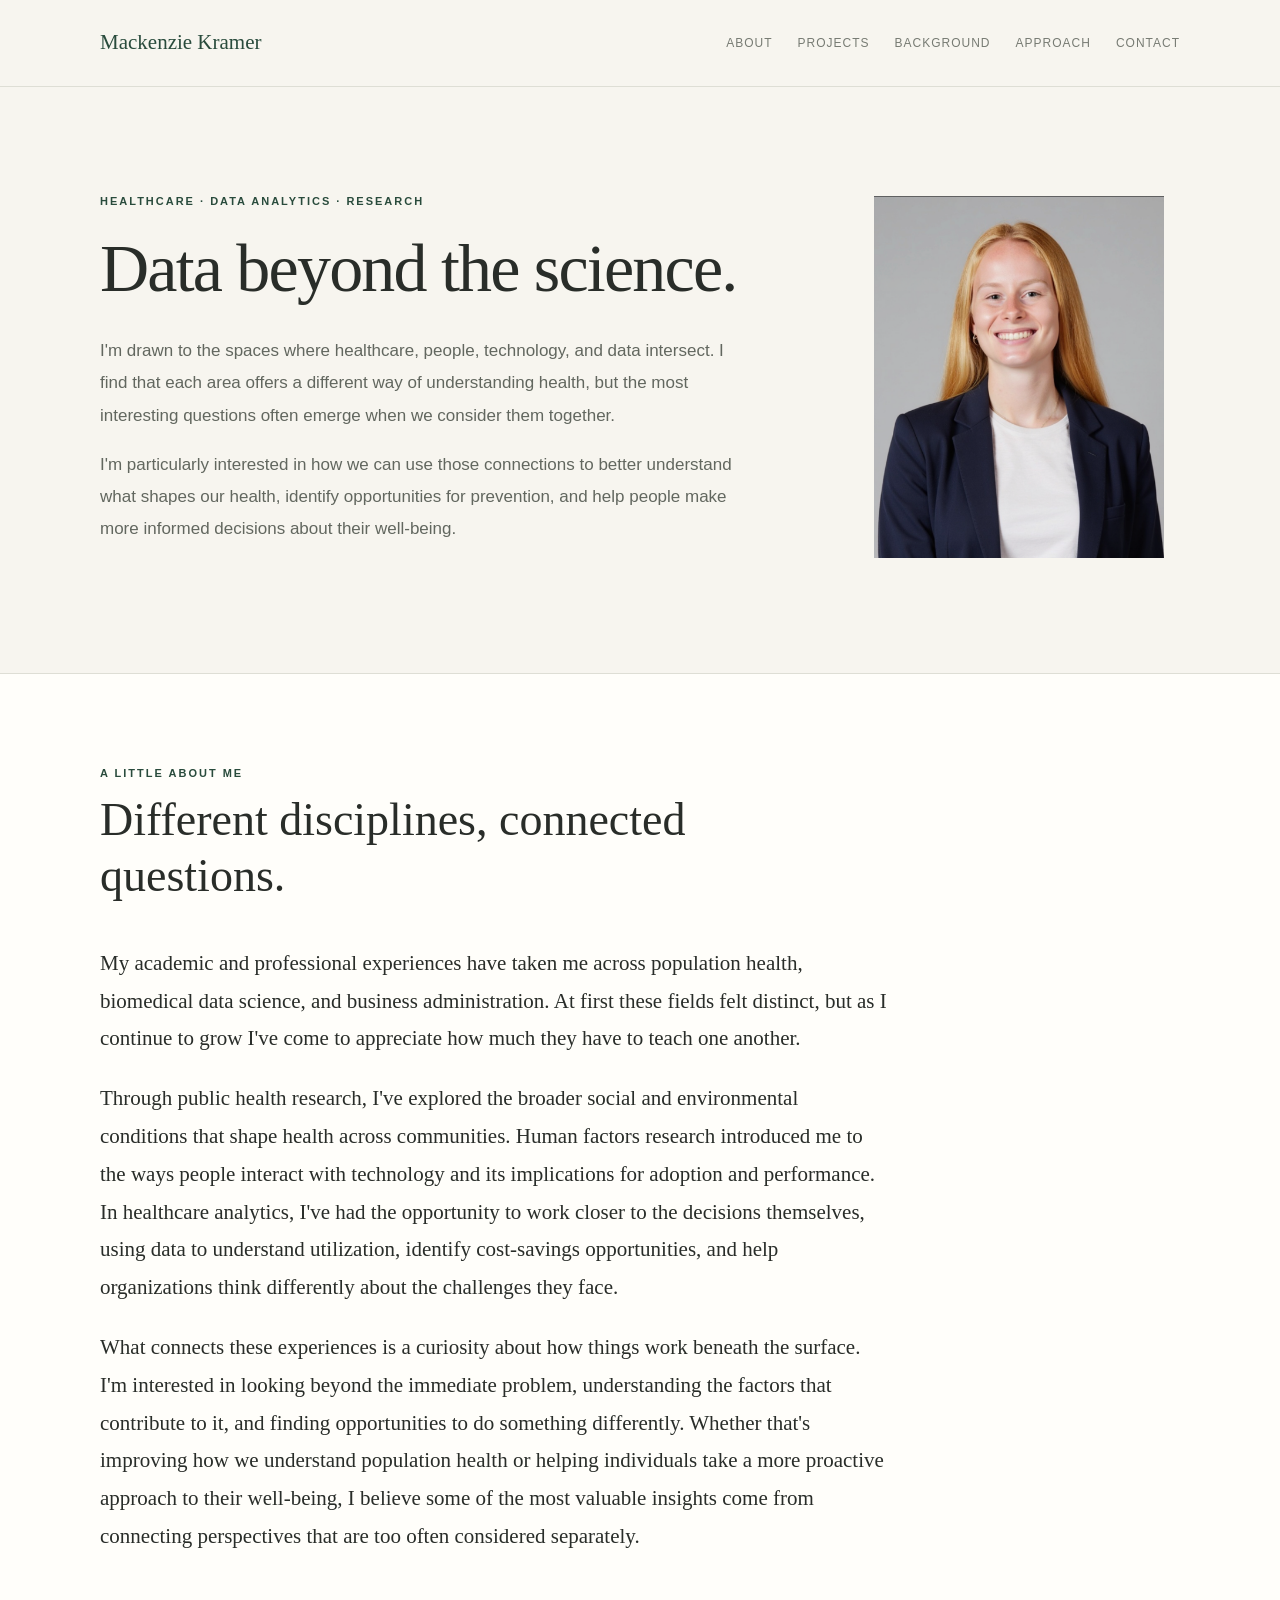
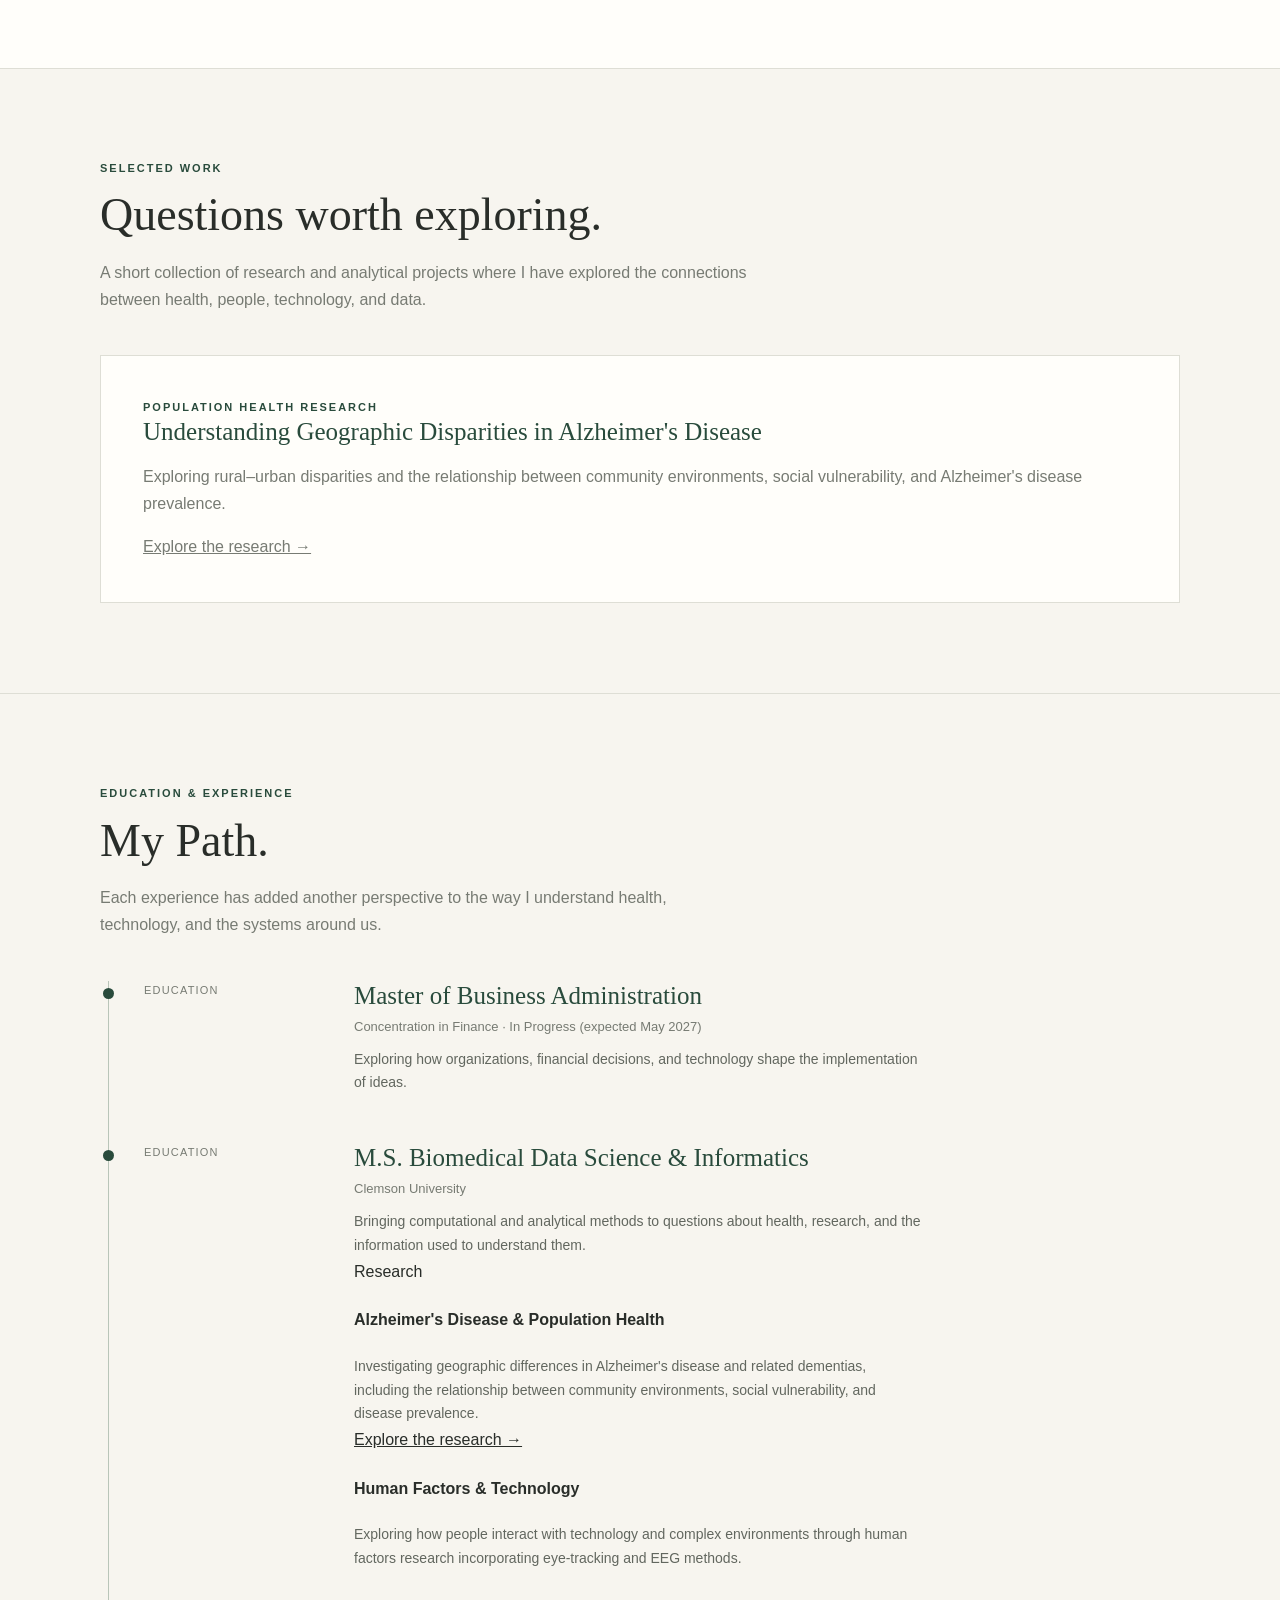
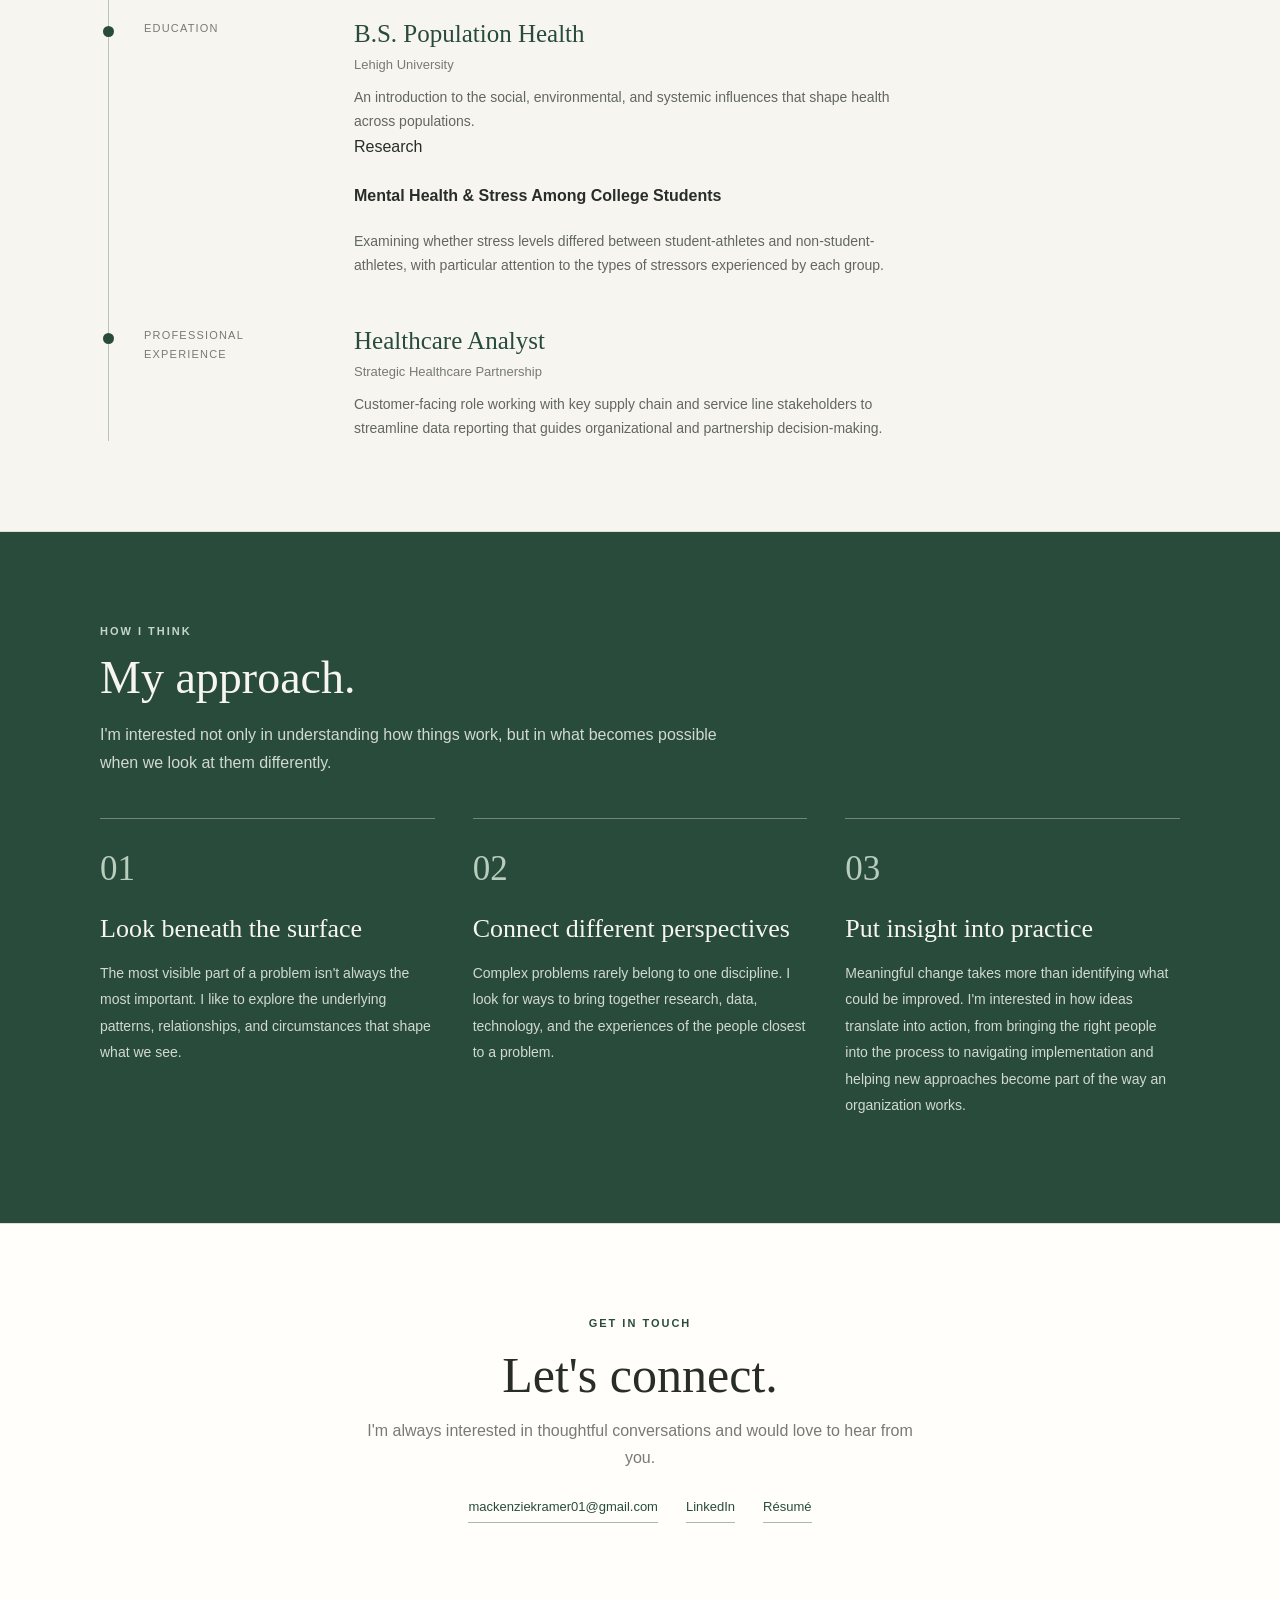
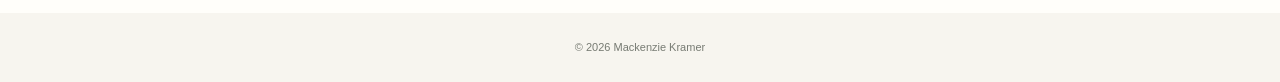
==== commit 2e973177: "Update index.html" ====
--- a/index.html
+++ b/index.html
@@ -349,7 +349,7 @@
     <section class="container hero" id="home">
       <div>
         <div class="eyebrow">Healthcare · Data Analytics · Research</div>
-        <h1>Data scientist with a holistic perspective on data and its use in healthcare and human wellness.</h1>
+        <h1>Data beyond the science.</h1>
         <div class="hero-copy">
           <p>
             I'm drawn to the spaces where healthcare, people, technology,
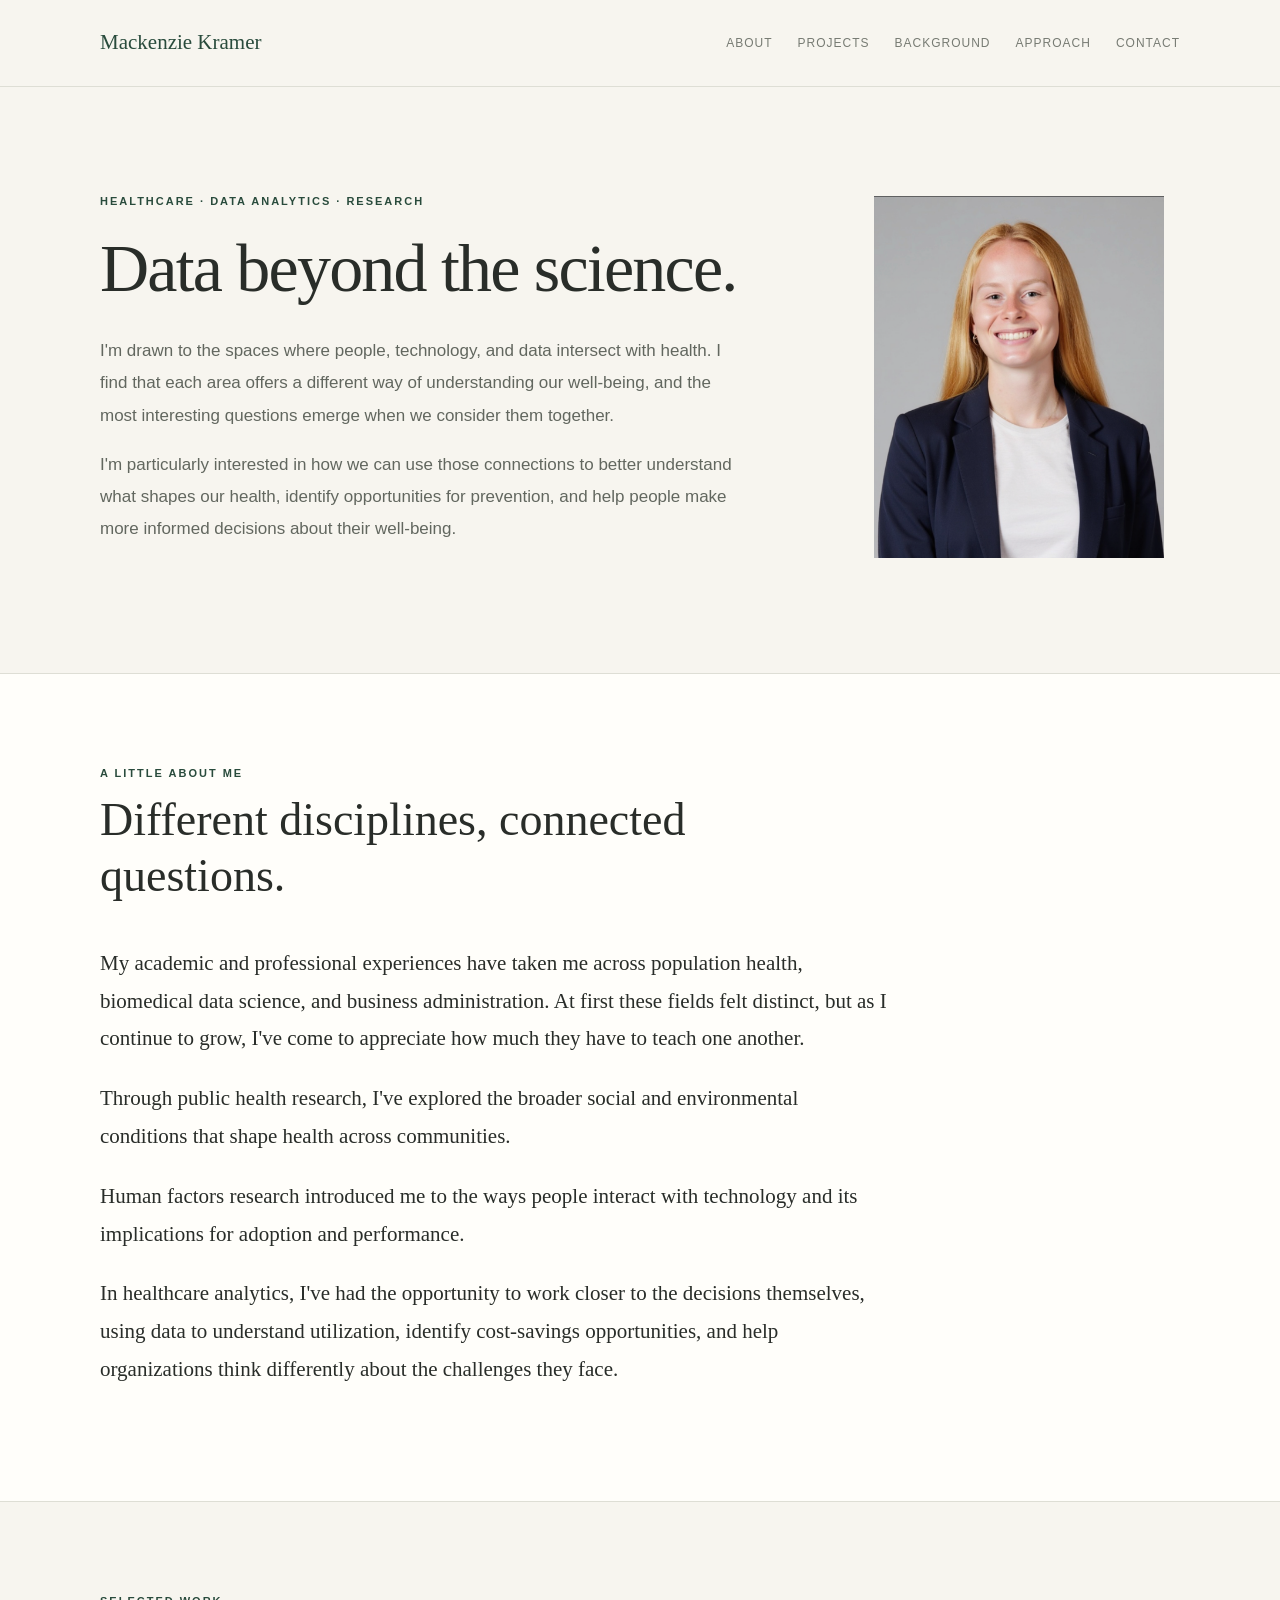
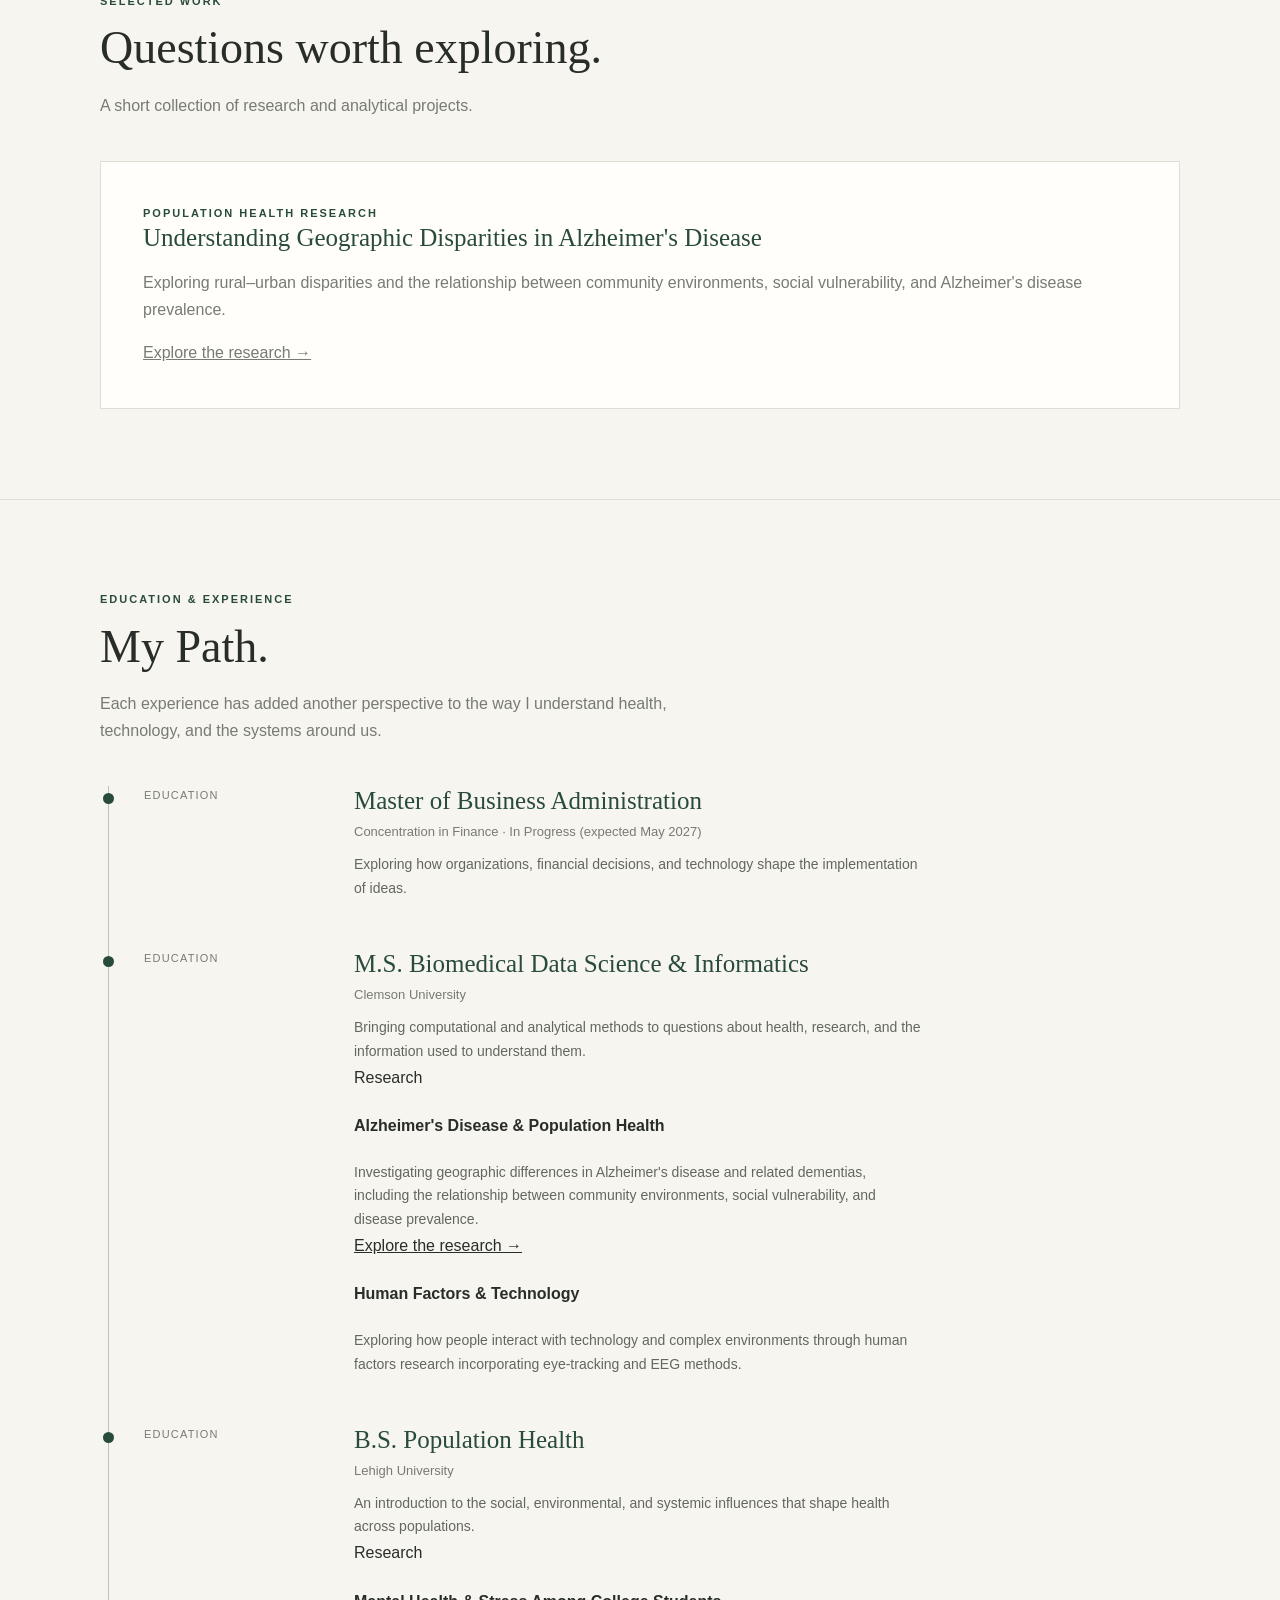
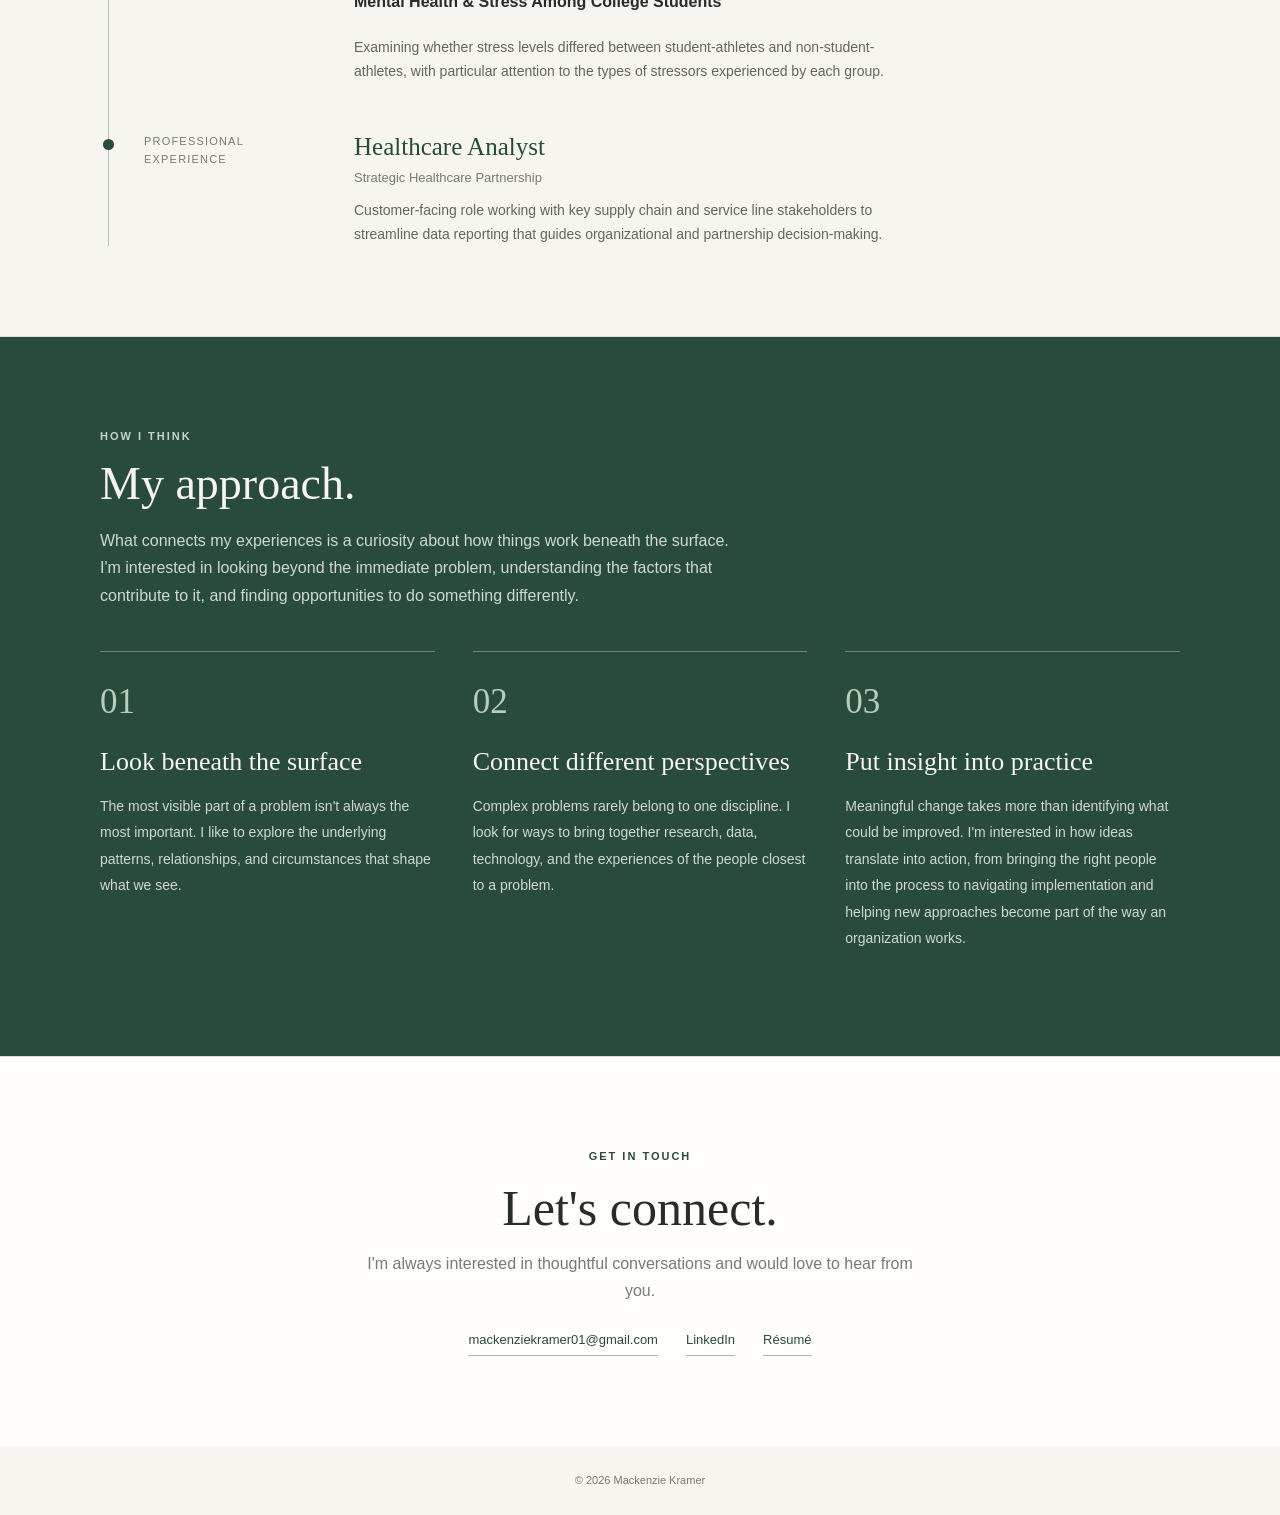
==== commit b7954078: "Update index.html Further wording adjustments" ====
--- a/index.html
+++ b/index.html
@@ -352,10 +352,10 @@
         <h1>Data beyond the science.</h1>
         <div class="hero-copy">
           <p>
-            I'm drawn to the spaces where healthcare, people, technology,
-            and data intersect. I find that each area offers a different way of
-            understanding health, but the most interesting questions often emerge
-            when we consider them together.
+            I'm drawn to the spaces where people, technology, and data intersect 
+            with health. I find that each area offers a different way of
+            understanding our well-being, and the most interesting questions 
+            emerge when we consider them together.
           </p>
           <p>
             I'm particularly interested in how we can use those connections
@@ -387,31 +387,23 @@
           <p>
             My academic and professional experiences have taken me across
             population health, biomedical data science, and business administration.
-            At first these fields felt distinct, but as I continue to grow
+            At first these fields felt distinct, but as I continue to grow,
             I've come to appreciate how much they have to teach one another.
           </p>
 
           <p>
             Through public health research, I've explored the broader social and 
-            environmental conditions that shape health across communities. Human 
-            factors research introduced me to the ways people interact with 
+            environmental conditions that shape health across communities. 
+          </p>
+          </p>
+            Human factors research introduced me to the ways people interact with 
             technology and its implications for adoption and performance. 
+          </p>
+          </p>
             In healthcare analytics, I've had the opportunity to work closer to 
             the decisions themselves, using data to understand utilization, identify 
             cost-savings opportunities, and help organizations think differently about 
             the challenges they face.
-          </p>
-
-          <p>
-            What connects these experiences is a curiosity about how things
-            work beneath the surface. I'm interested in looking beyond the
-            immediate problem, understanding the factors that contribute
-            to it, and finding opportunities to do something differently.
-            Whether that's improving how we understand population health
-            or helping individuals take a more proactive approach to their
-            well-being, I believe some of the most valuable insights come
-            from connecting perspectives that are too often considered
-            separately.
           </p>
         </div>
       </div>
@@ -424,8 +416,7 @@
           <div class="eyebrow">Selected work</div>
           <h2>Questions worth exploring.</h2>
           <p>
-            A short collection of research and analytical projects where I
-            have explored the connections between health, people, technology, and data.
+            A short collection of research and analytical projects.
           </p>
         </div>
         
@@ -564,8 +555,10 @@
           <div class="eyebrow">How I think</div>
           <h2>My approach.</h2>
           <p>
-            I'm interested not only in understanding how things work,
-            but in what becomes possible when we look at them differently.
+            What connects my experiences is a curiosity about how things
+            work beneath the surface. I'm interested in looking beyond the
+            immediate problem, understanding the factors that contribute
+            to it, and finding opportunities to do something differently.
           </p>
         </div>
 
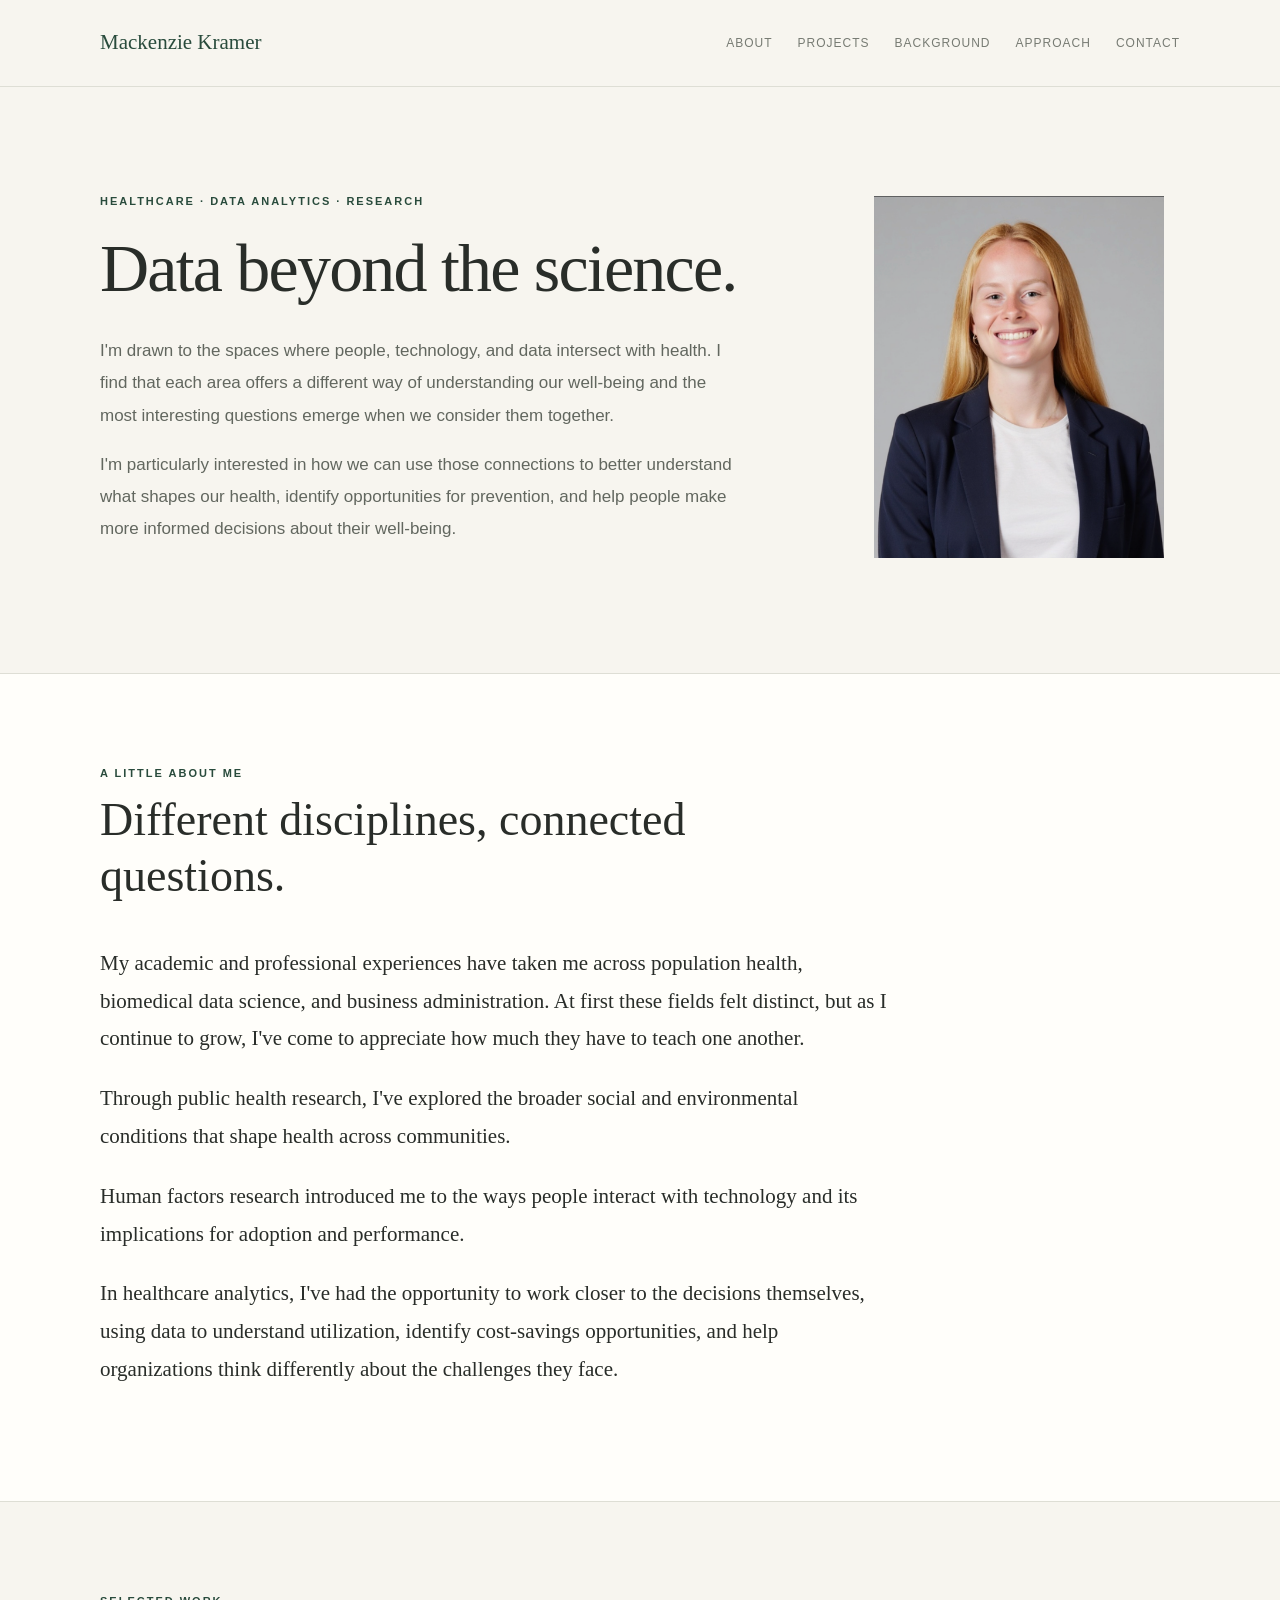
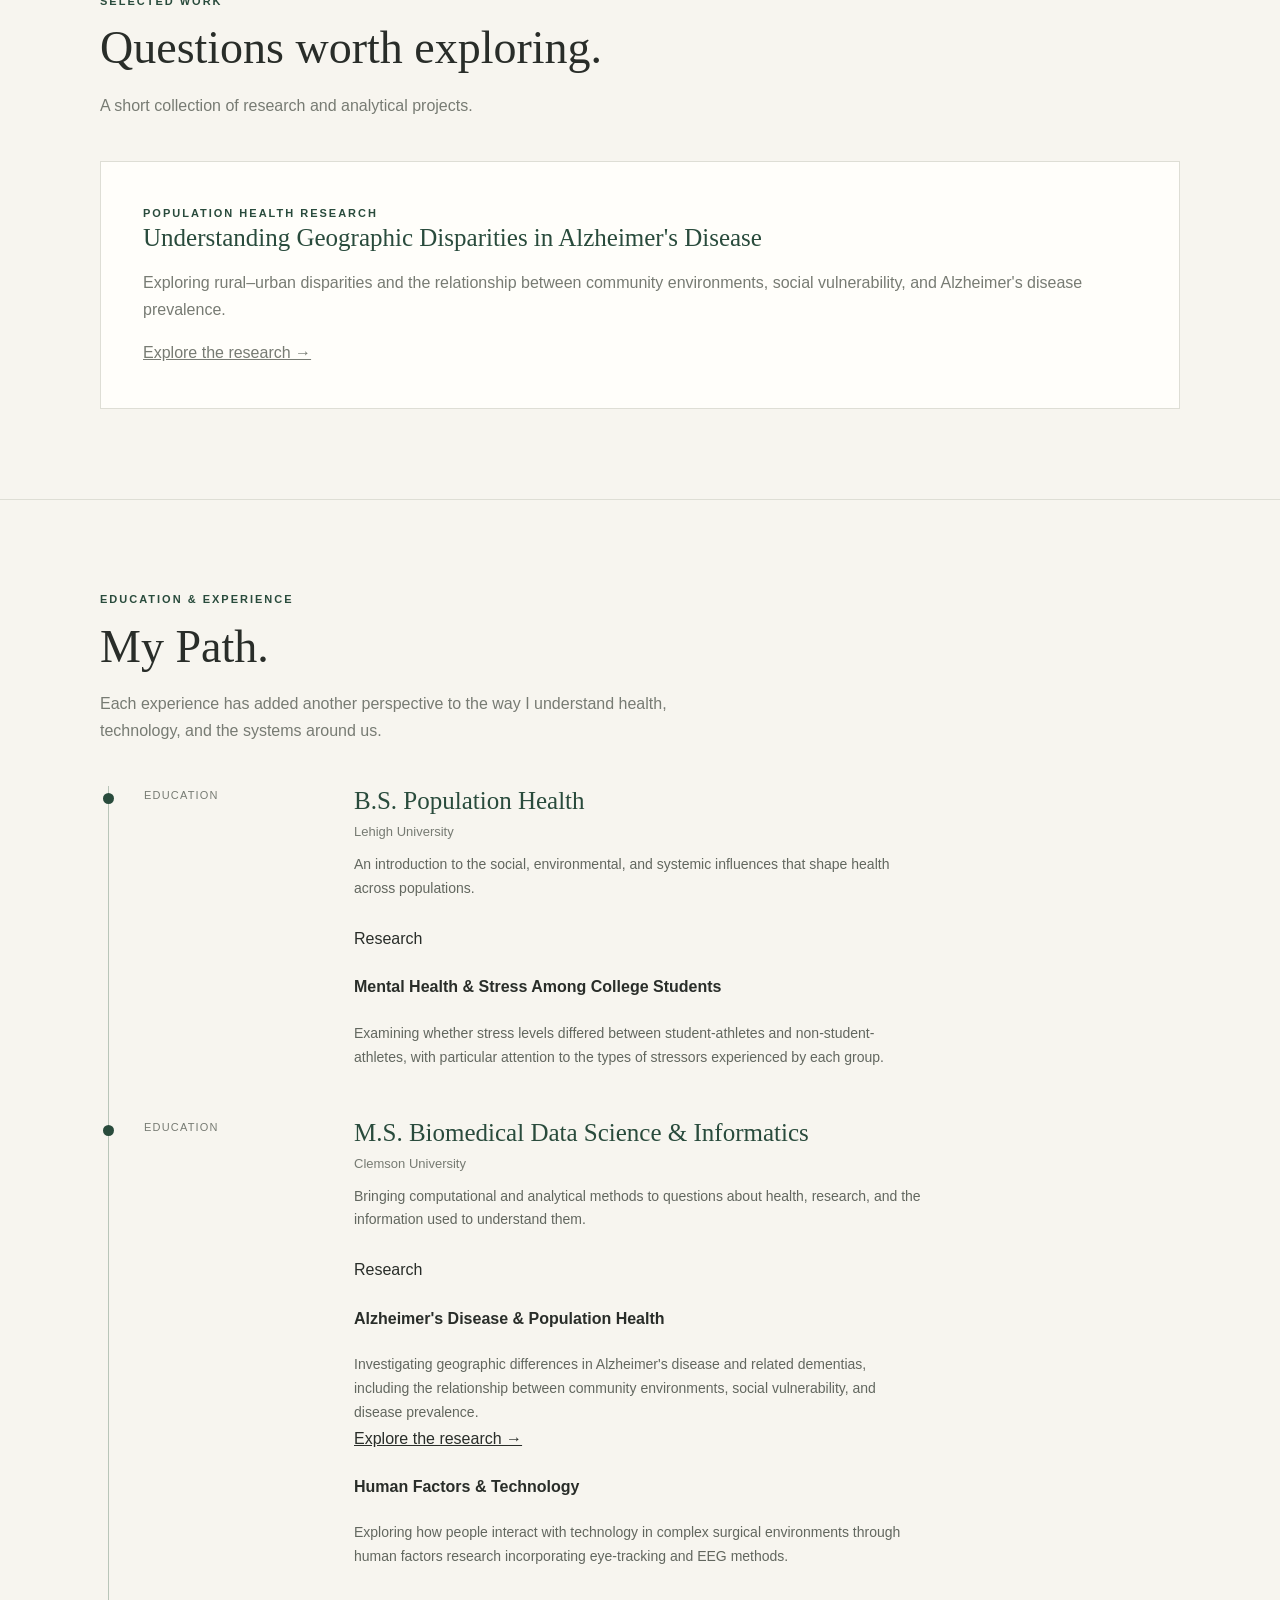
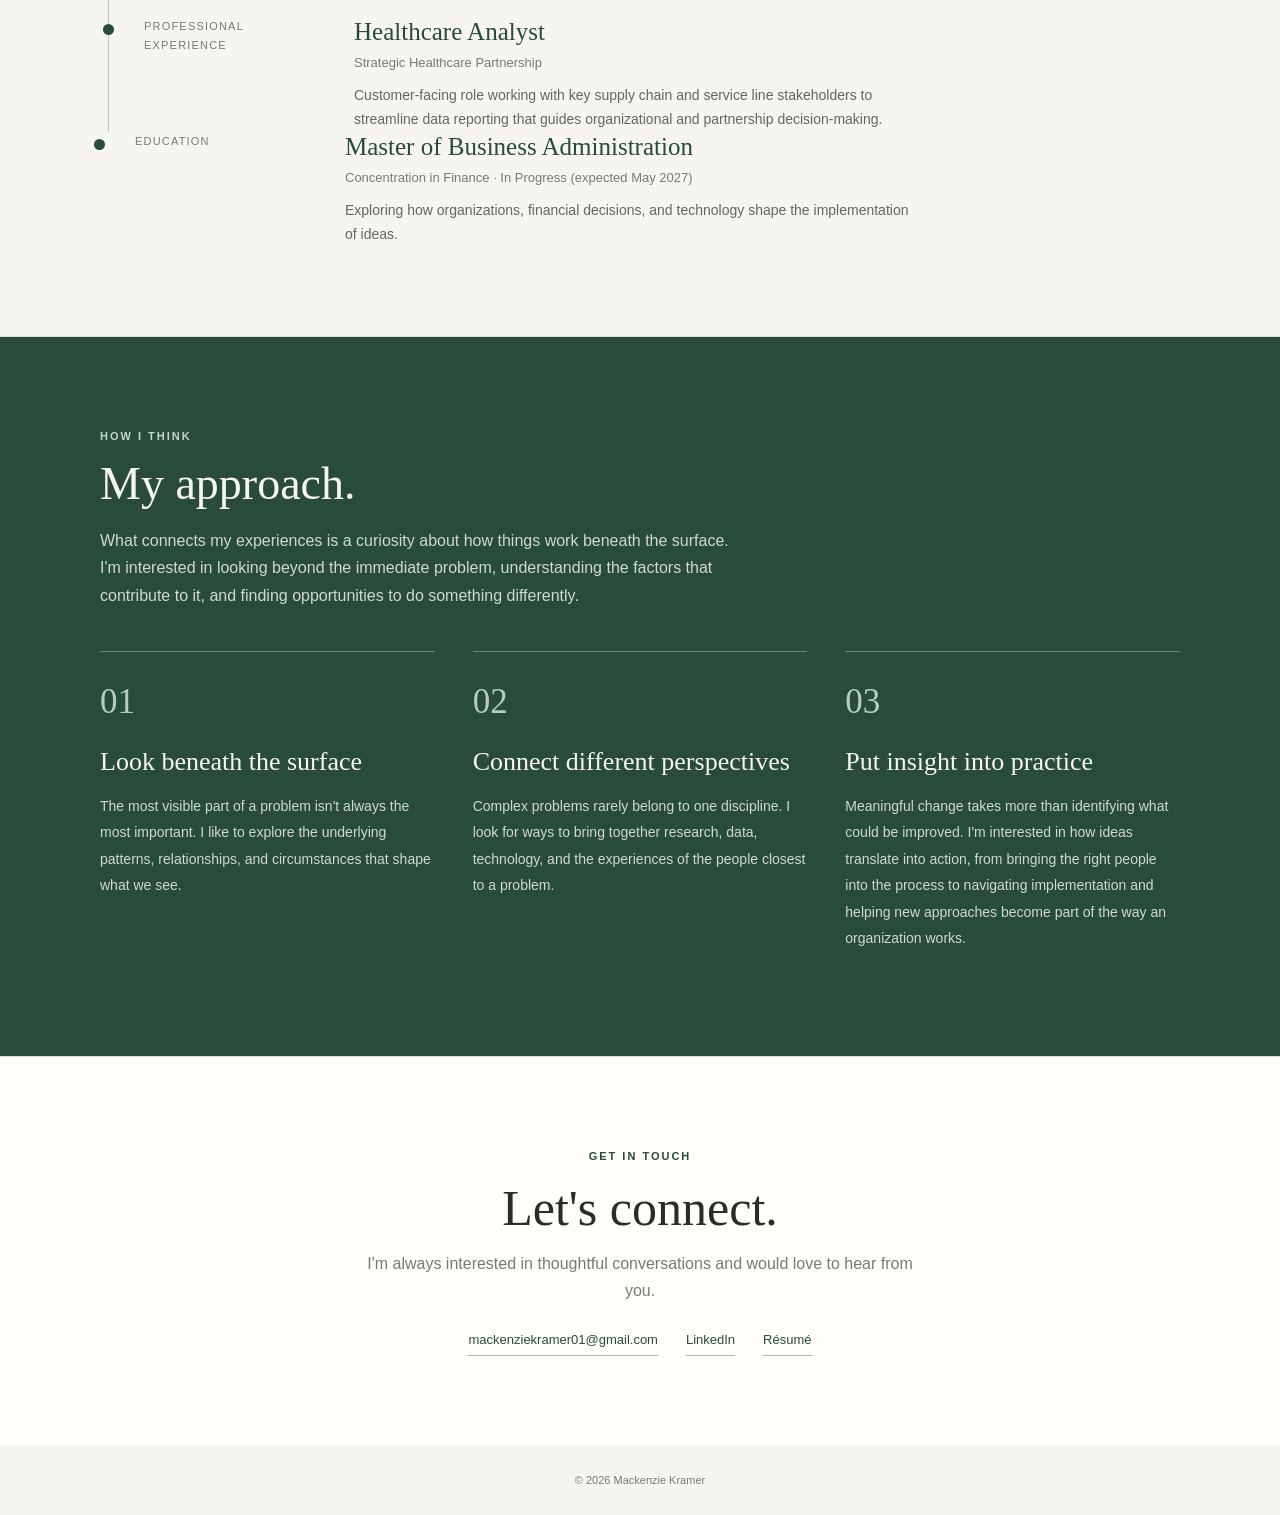
==== commit 12205f71: "Update index.html" ====
--- a/index.html
+++ b/index.html
@@ -354,7 +354,7 @@
           <p>
             I'm drawn to the spaces where people, technology, and data intersect 
             with health. I find that each area offers a different way of
-            understanding our well-being, and the most interesting questions 
+            understanding our well-being and the most interesting questions 
             emerge when we consider them together.
           </p>
           <p>
@@ -447,6 +447,92 @@
         </div>
     
         <div class="timeline">
+
+          <!-- BS -->
+          <div class="timeline-entry">
+            <div class="timeline-label">Education</div>
+            <div>
+              <h3>B.S. Population Health</h3>
+              <div class="institution">Lehigh University</div>
+              <p>
+                An introduction to the social, environmental, and systemic
+                influences that shape health across populations.
+              </p>
+
+              <div style="height: 24px;"></div>
+    
+              <div class="research-subsection">
+                <div class="research-heading">Research</div>
+    
+                <div class="research-item">
+                  <h4>Mental Health & Stress Among College Students</h4>
+                  <p>
+                    Examining whether stress levels differed between
+                    student-athletes and non-student-athletes, with
+                    particular attention to the types of stressors
+                    experienced by each group.
+                  </p>
+                </div>
+              </div>
+            </div>
+          </div>
+
+          <!-- MS -->
+          <div class="timeline-entry">
+            <div class="timeline-label">Education</div>
+            <div>
+              <h3>M.S. Biomedical Data Science & Informatics</h3>
+              <div class="institution">Clemson University</div>
+              <p>
+                Bringing computational and analytical methods to questions
+                about health, research, and the information used to understand them.
+              </p>
+              
+              <div style="height: 24px;"></div>
+    
+              <div class="research-subsection">
+                <div class="research-heading">Research</div>
+    
+                <div class="research-item">
+                  <h4>Alzheimer's Disease & Population Health</h4>
+                  <p>
+                    Investigating geographic differences in Alzheimer's
+                    disease and related dementias, including the
+                    relationship between community environments,
+                    social vulnerability, and disease prevalence.
+                  </p>
+                  <a href="project-adrd.html">
+                    Explore the research →
+                  </a>
+                </div>
+    
+                <div class="research-item">
+                  <h4>Human Factors & Technology</h4>
+                  <p>
+                    Exploring how people interact with technology in
+                    complex surgical environments through human factors 
+                    research incorporating eye-tracking and EEG methods.
+                  </p>
+                </div>
+              </div>
+            </div>
+          </div>
+
+          <!-- PROFESSIONAL EXPERIENCE -->
+          <div class="timeline-entry">
+            <div class="timeline-label">Professional experience</div>
+            <div>
+              <h3>Healthcare Analyst</h3>
+              <div class="institution">Strategic Healthcare Partnership</div>
+              <p>
+                Customer-facing role working with key supply chain and
+                service line stakeholders to streamline data reporting
+                that guides organizational and partnership decision-making.
+              </p>
+            </div>
+          </div>
+    
+        </div>
     
           <!-- MBA -->
           <div class="timeline-entry">
@@ -463,88 +549,6 @@
               </p>
             </div>
           </div>
-    
-          <!-- MS -->
-          <div class="timeline-entry">
-            <div class="timeline-label">Education</div>
-            <div>
-              <h3>M.S. Biomedical Data Science & Informatics</h3>
-              <div class="institution">Clemson University</div>
-              <p>
-                Bringing computational and analytical methods to questions
-                about health, research, and the information used to understand them.
-              </p>
-    
-              <div class="research-subsection">
-                <div class="research-heading">Research</div>
-    
-                <div class="research-item">
-                  <h4>Alzheimer's Disease & Population Health</h4>
-                  <p>
-                    Investigating geographic differences in Alzheimer's
-                    disease and related dementias, including the
-                    relationship between community environments,
-                    social vulnerability, and disease prevalence.
-                  </p>
-                  <a href="project-adrd.html">
-                    Explore the research →
-                  </a>
-                </div>
-    
-                <div class="research-item">
-                  <h4>Human Factors & Technology</h4>
-                  <p>
-                    Exploring how people interact with technology and
-                    complex environments through human factors research
-                    incorporating eye-tracking and EEG methods.
-                  </p>
-                </div>
-              </div>
-            </div>
-          </div>
-    
-          <!-- BS -->
-          <div class="timeline-entry">
-            <div class="timeline-label">Education</div>
-            <div>
-              <h3>B.S. Population Health</h3>
-              <div class="institution">Lehigh University</div>
-              <p>
-                An introduction to the social, environmental, and systemic
-                influences that shape health across populations.
-              </p>
-    
-              <div class="research-subsection">
-                <div class="research-heading">Research</div>
-    
-                <div class="research-item">
-                  <h4>Mental Health & Stress Among College Students</h4>
-                  <p>
-                    Examining whether stress levels differed between
-                    student-athletes and non-student-athletes, with
-                    particular attention to the types of stressors
-                    experienced by each group.
-                  </p>
-                </div>
-              </div>
-            </div>
-          </div>
-    
-          <!-- PROFESSIONAL EXPERIENCE -->
-          <div class="timeline-entry">
-            <div class="timeline-label">Professional experience</div>
-            <div>
-              <h3>Healthcare Analyst</h3>
-              <div class="institution">Strategic Healthcare Partnership</div>
-              <p>
-                Customer-facing role working with key supply chain and
-                service line stakeholders to streamline data reporting
-                that guides organizational and partnership decision-making.
-              </p>
-            </div>
-          </div>
-    
-        </div>
       </div>
     </section>
 
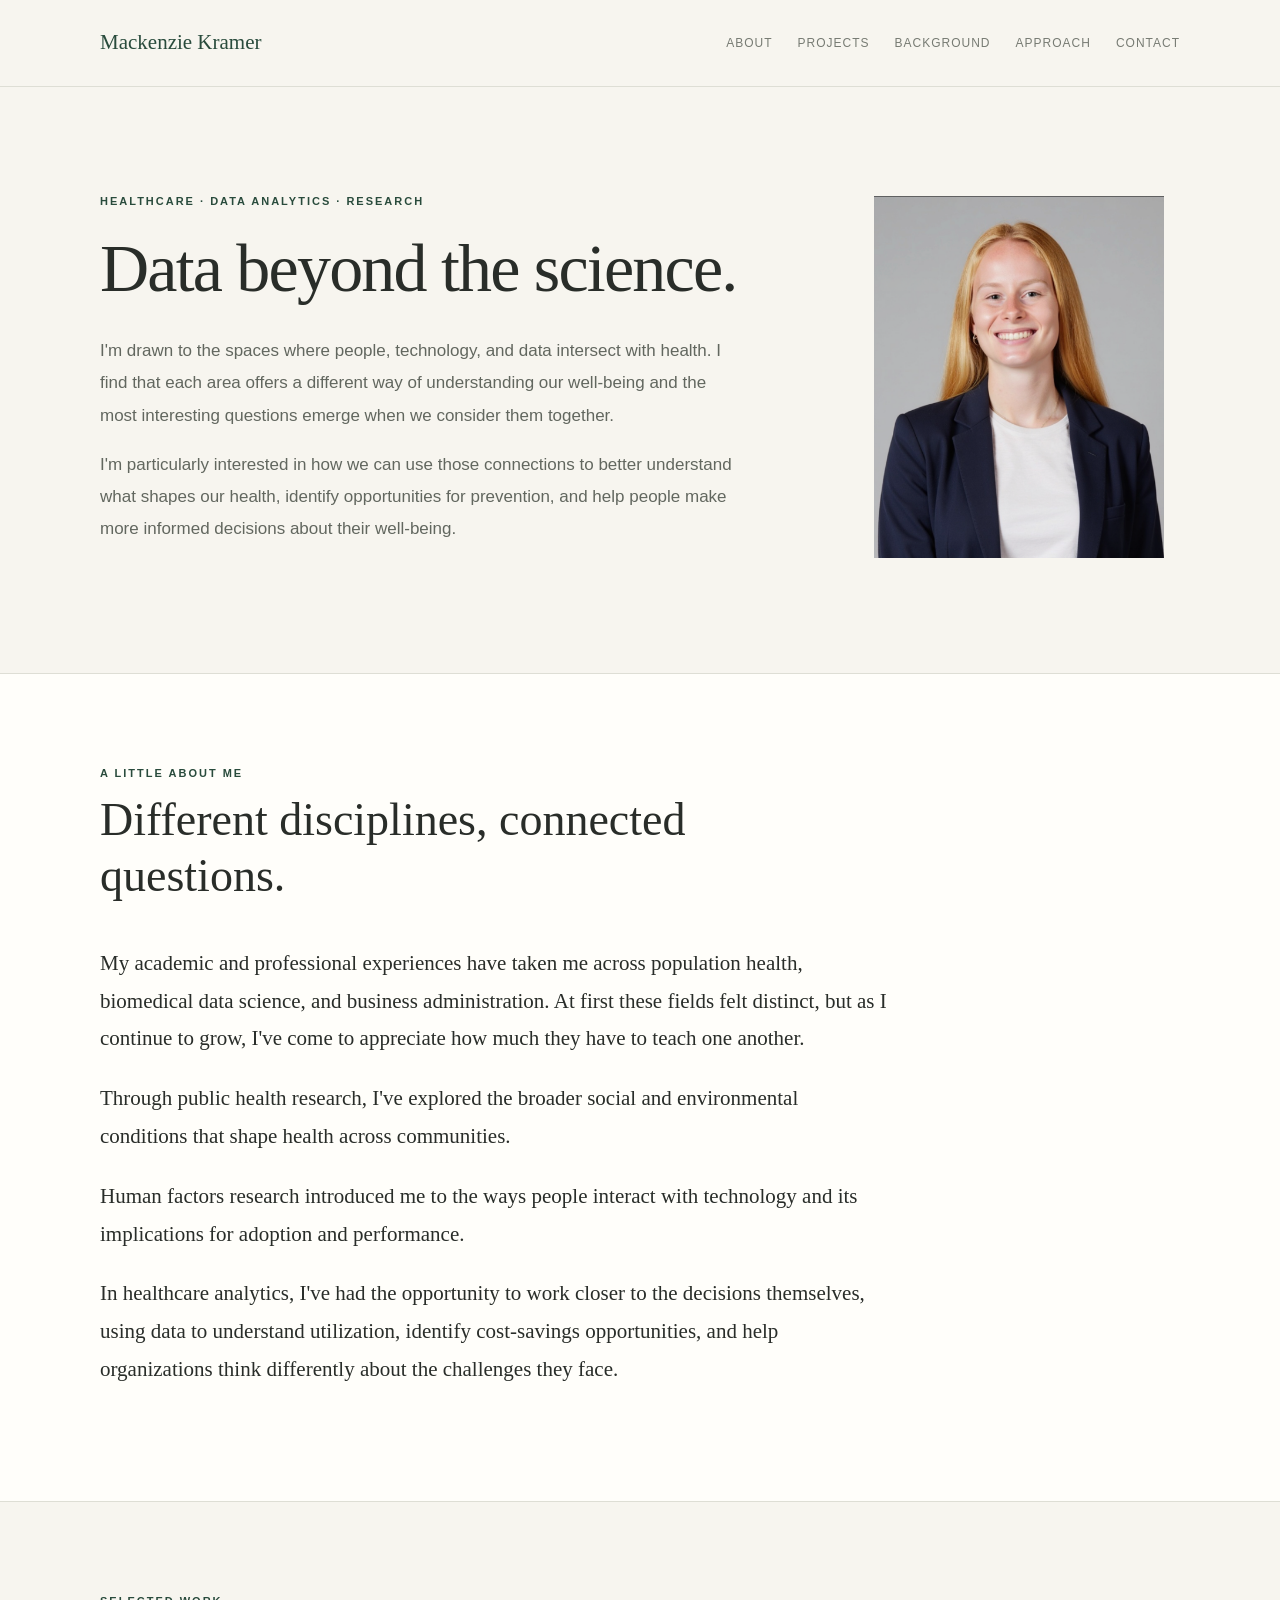
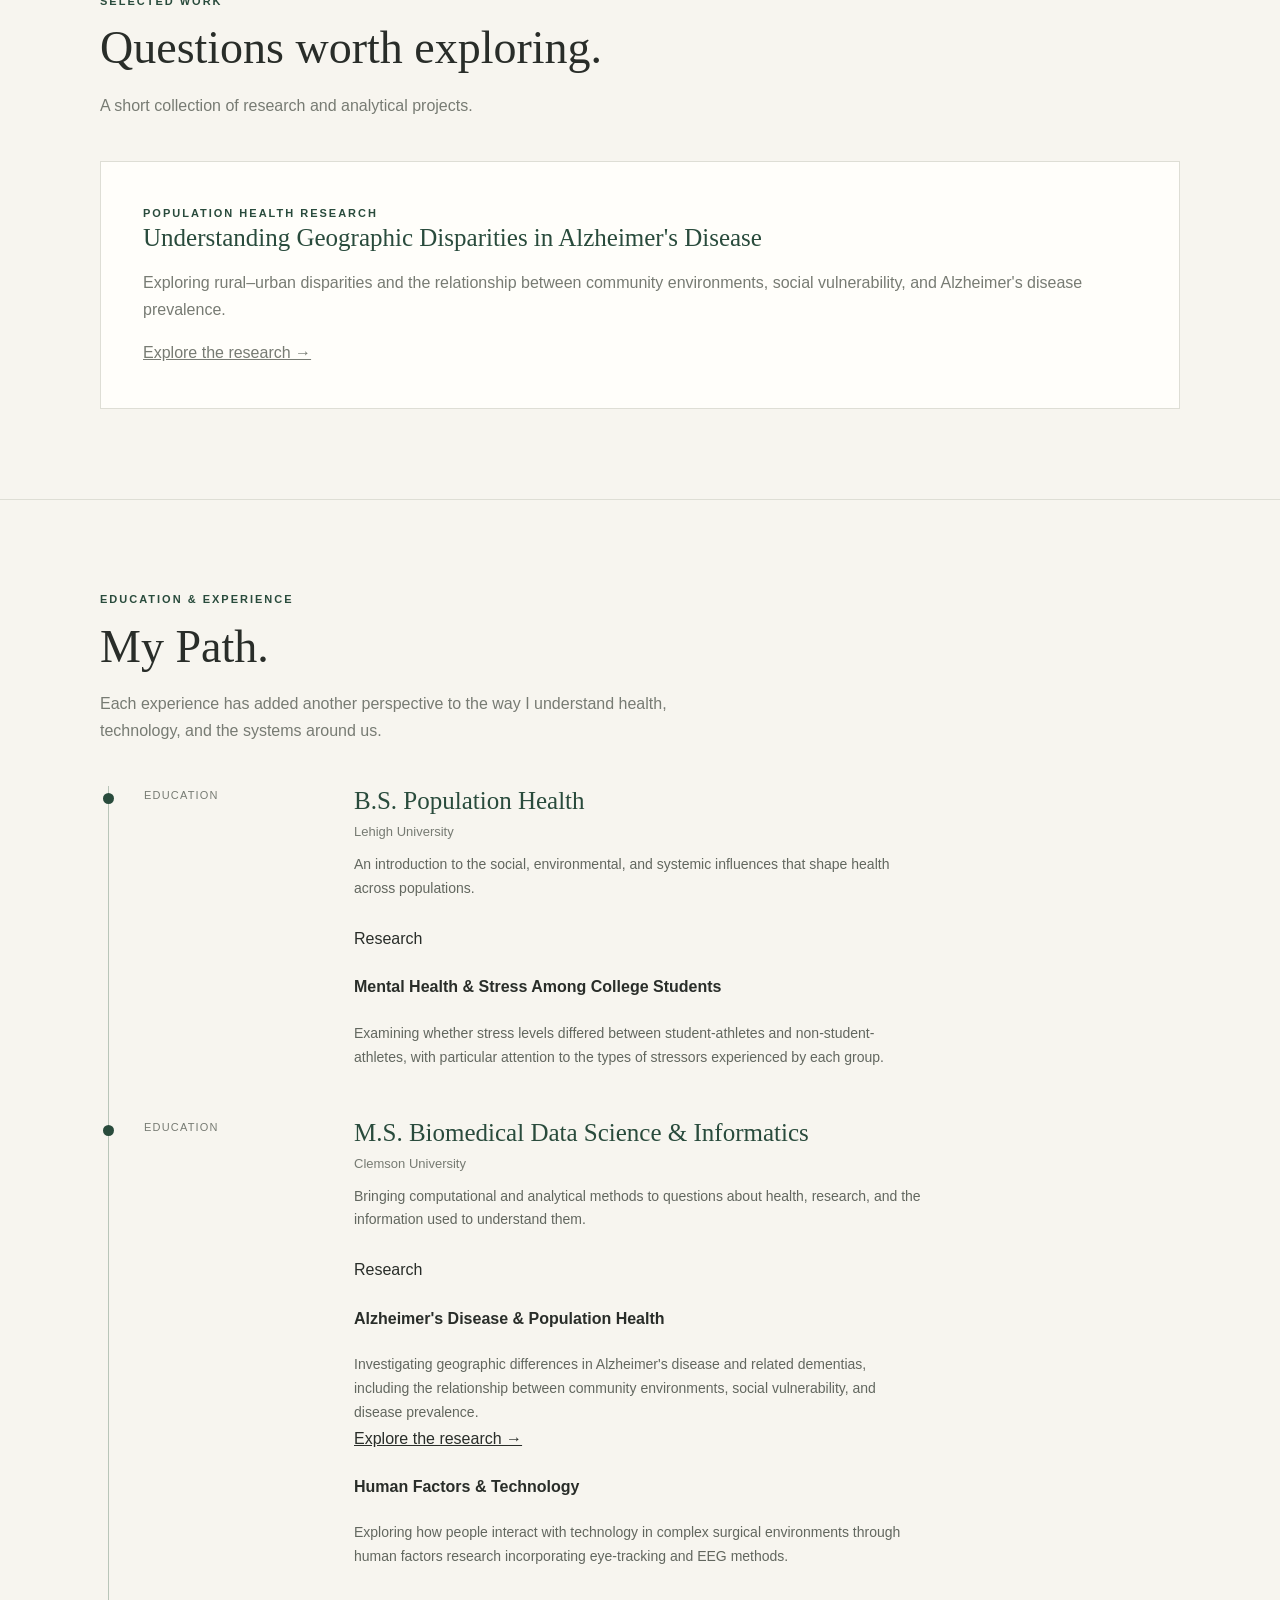
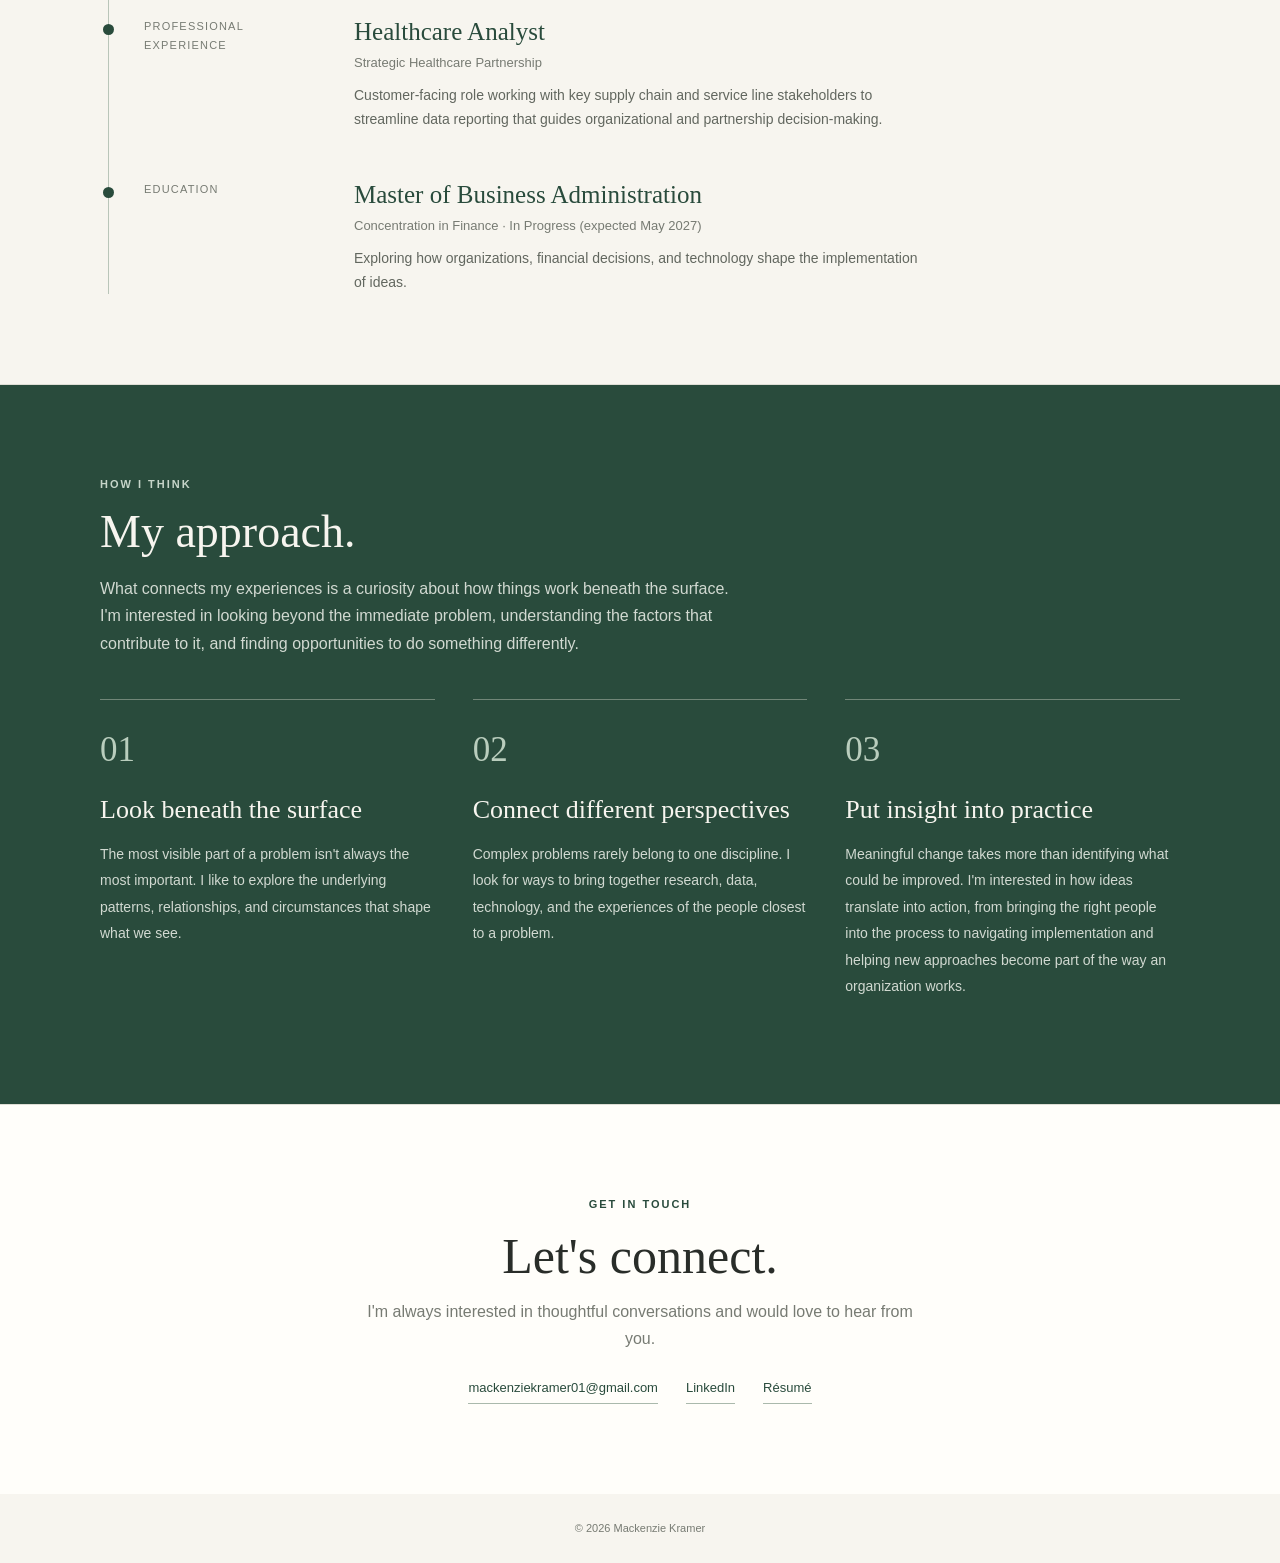
==== commit d8319aeb: "Update index.html" ====
--- a/index.html
+++ b/index.html
@@ -531,8 +531,6 @@
               </p>
             </div>
           </div>
-    
-        </div>
     
           <!-- MBA -->
           <div class="timeline-entry">
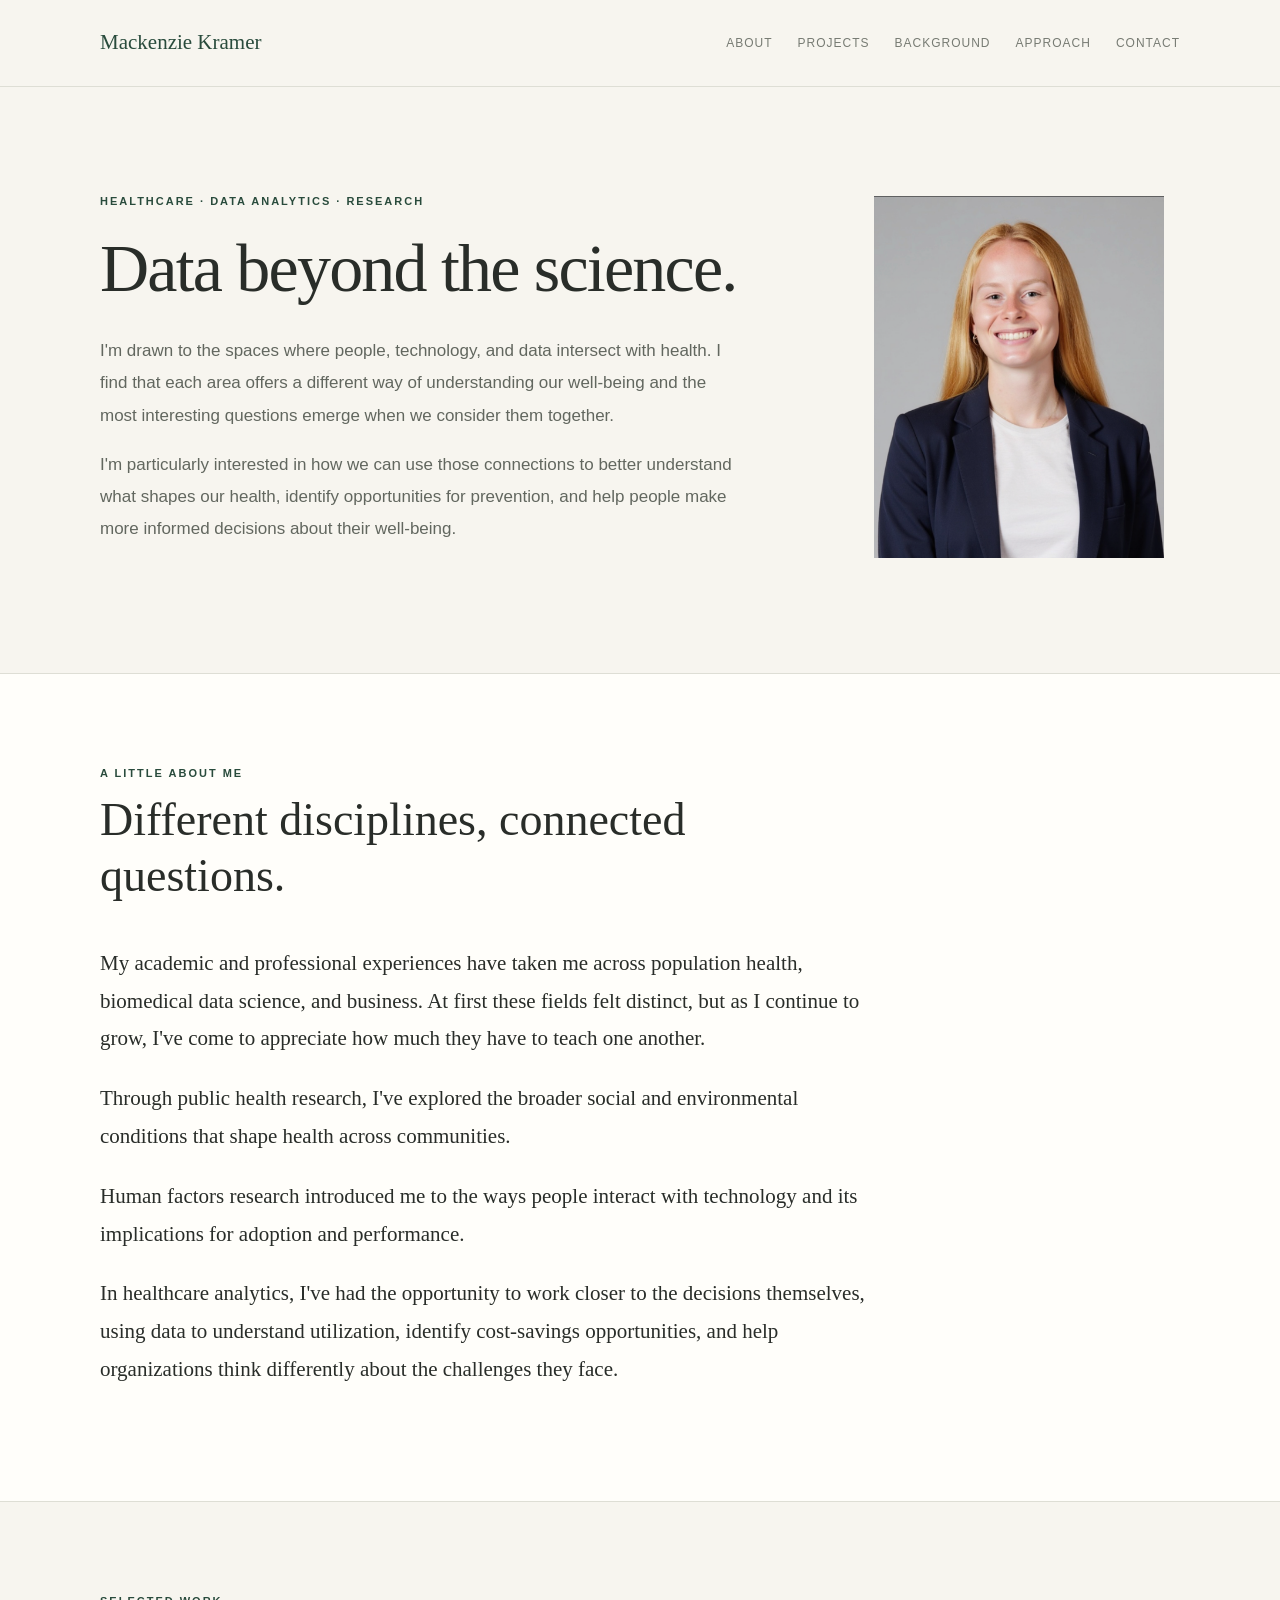
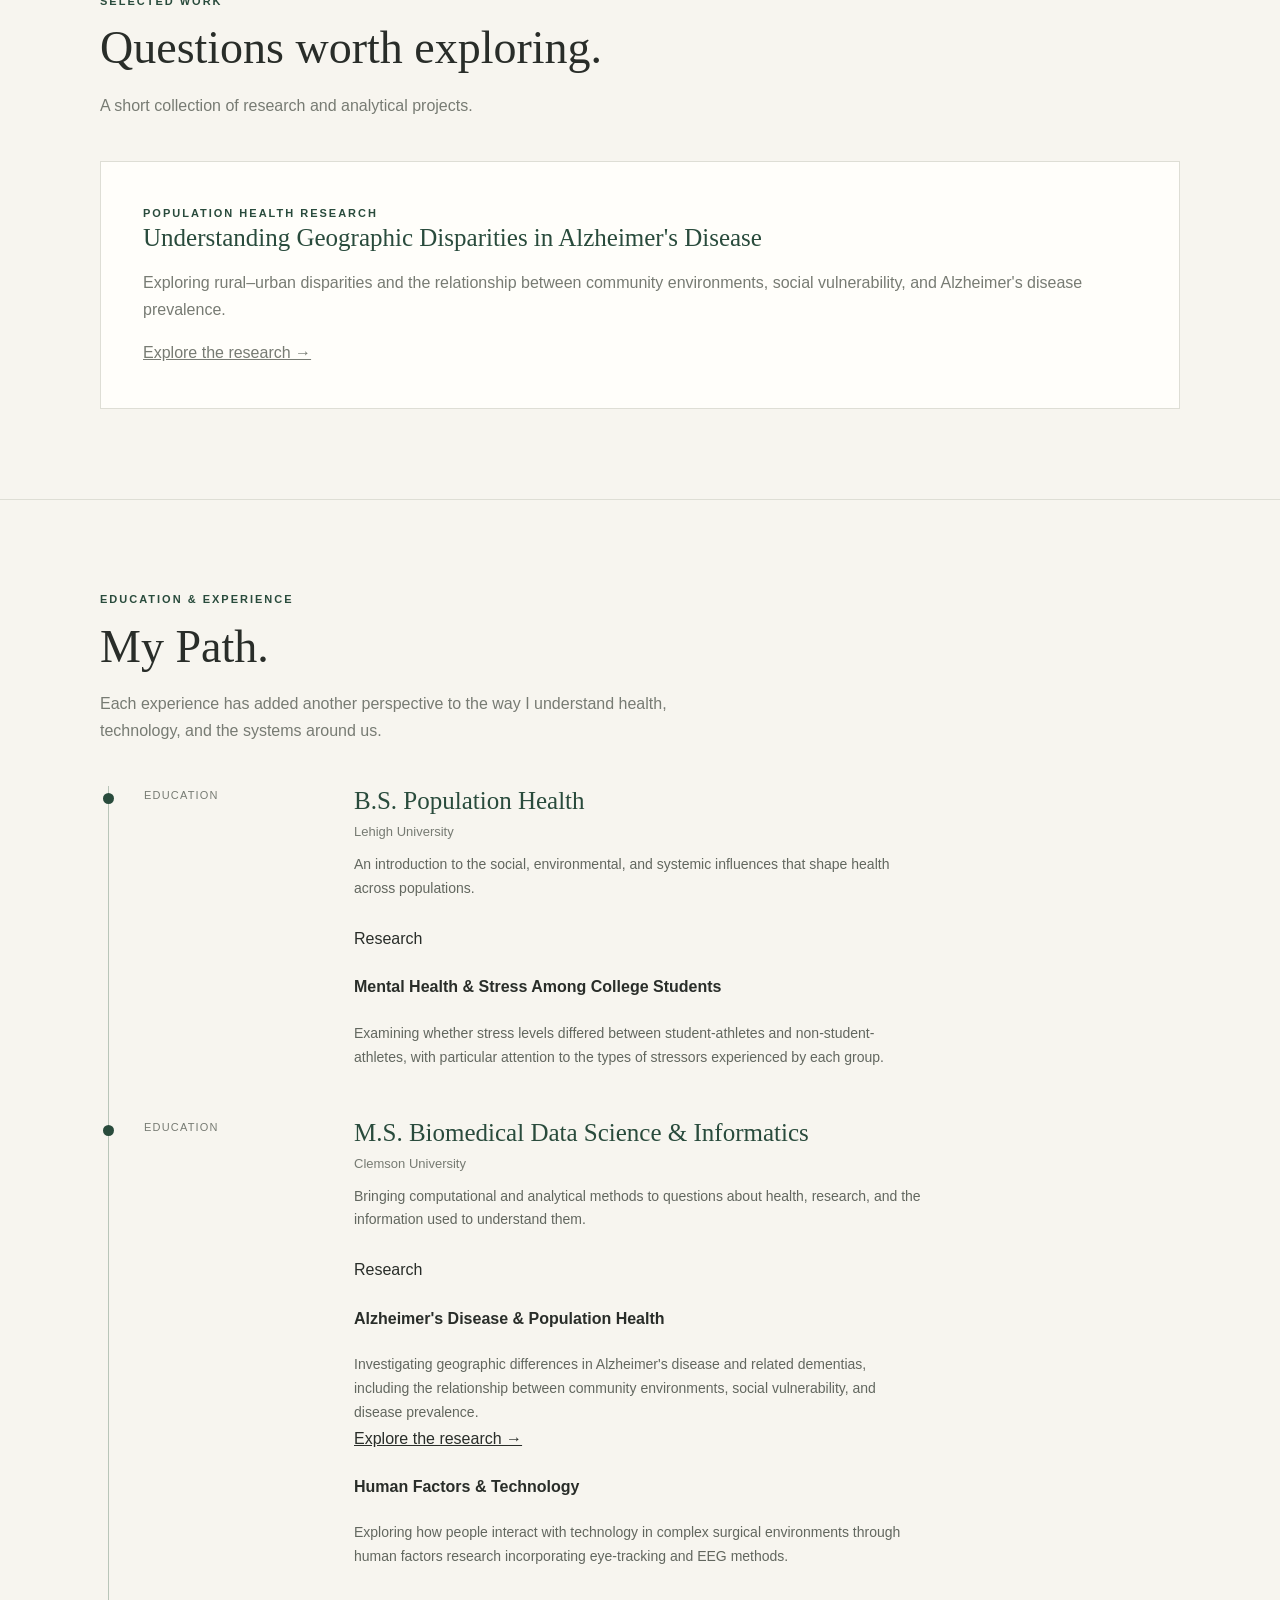
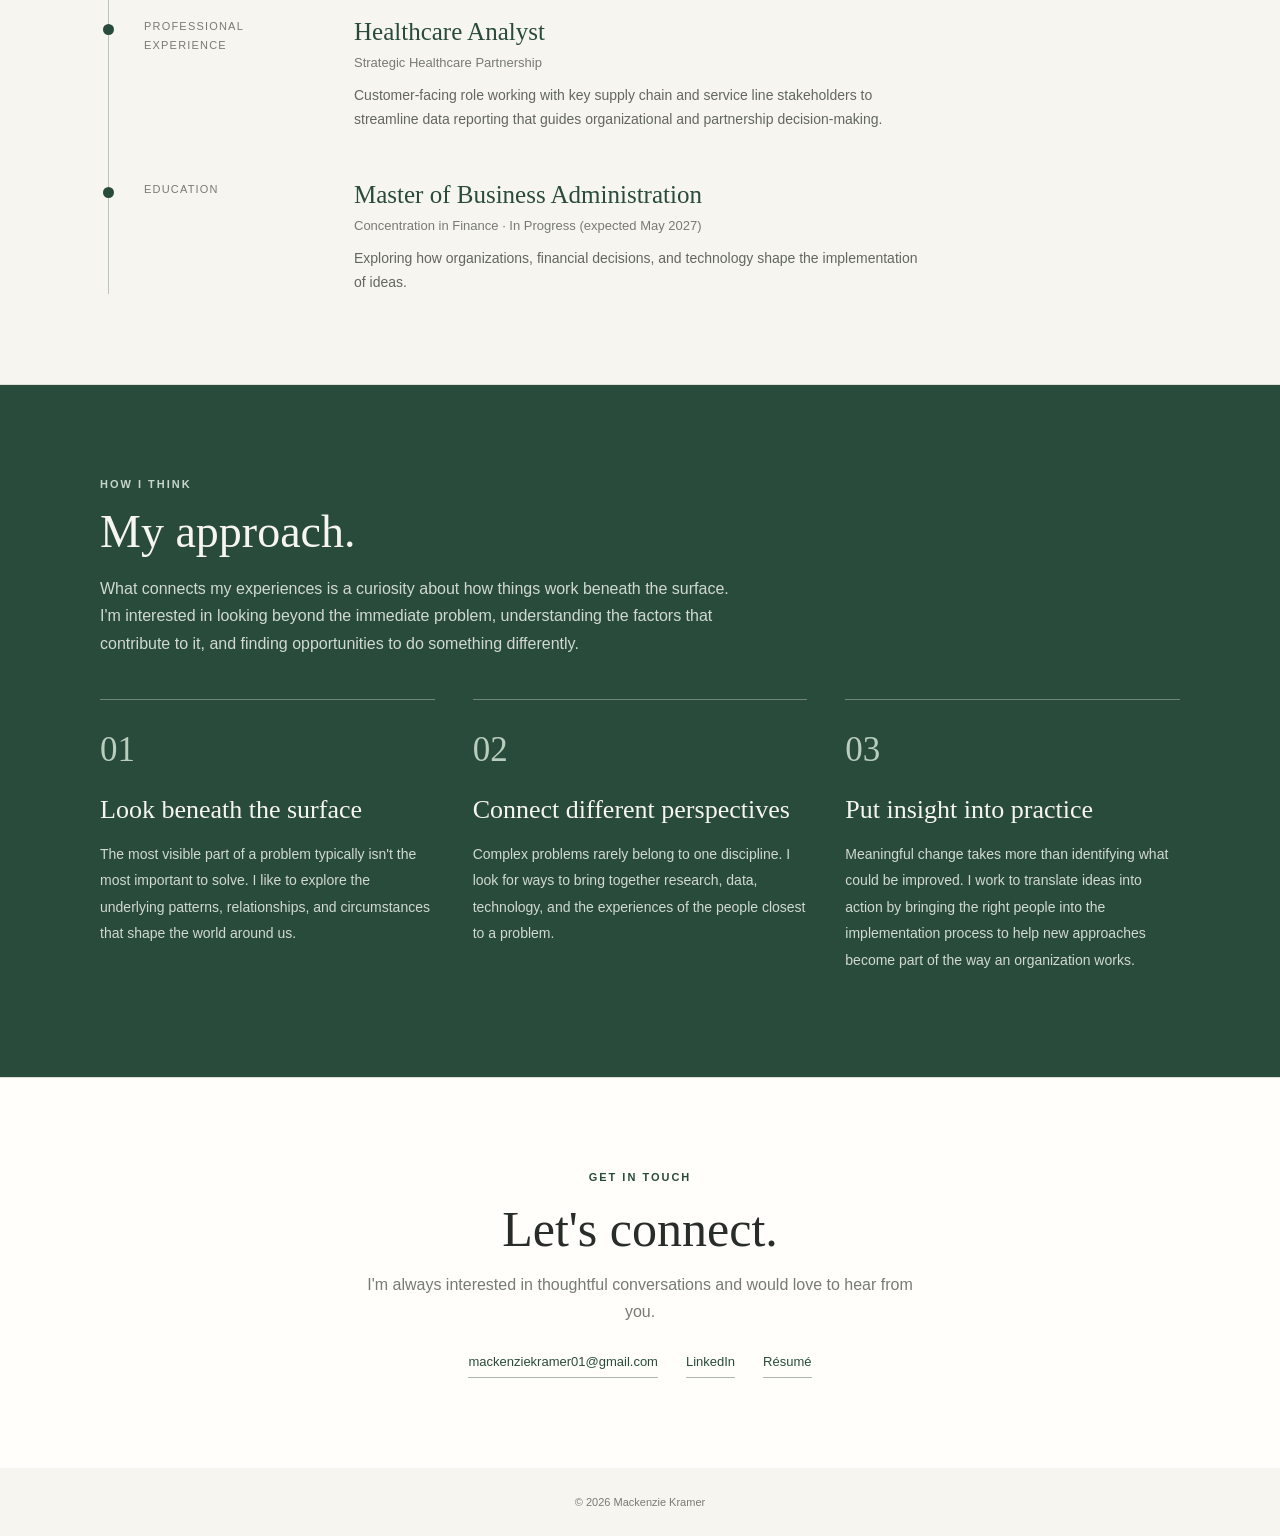
==== commit 0a2fc0f2: "Update index.html more adjustments to wording & design" ====
--- a/index.html
+++ b/index.html
@@ -386,7 +386,7 @@
         <div class="about-copy">
           <p>
             My academic and professional experiences have taken me across
-            population health, biomedical data science, and business administration.
+            population health, biomedical data science, and business.
             At first these fields felt distinct, but as I continue to grow,
             I've come to appreciate how much they have to teach one another.
           </p>
@@ -570,9 +570,9 @@
             <div class="approach-number">01</div>
             <h3>Look beneath the surface</h3>
             <p>
-              The most visible part of a problem isn't always the most
-              important. I like to explore the underlying patterns,
-              relationships, and circumstances that shape what we see.
+              The most visible part of a problem typically isn't the most
+              important to solve. I like to explore the underlying patterns,
+              relationships, and circumstances that shape the world around us.
             </p>
           </div>
 
@@ -591,10 +591,9 @@
             <h3>Put insight into practice</h3>
             <p>
               Meaningful change takes more than identifying what could be
-              improved. I'm interested in how ideas translate into action,
-              from bringing the right people into the process to navigating
-              implementation and helping new approaches become part of
-              the way an organization works.
+              improved. I work to translate ideas into action by bringing 
+              the right people into the implementation process to help 
+              new approaches become part of the way an organization works.
             </p>
           </div>
 
